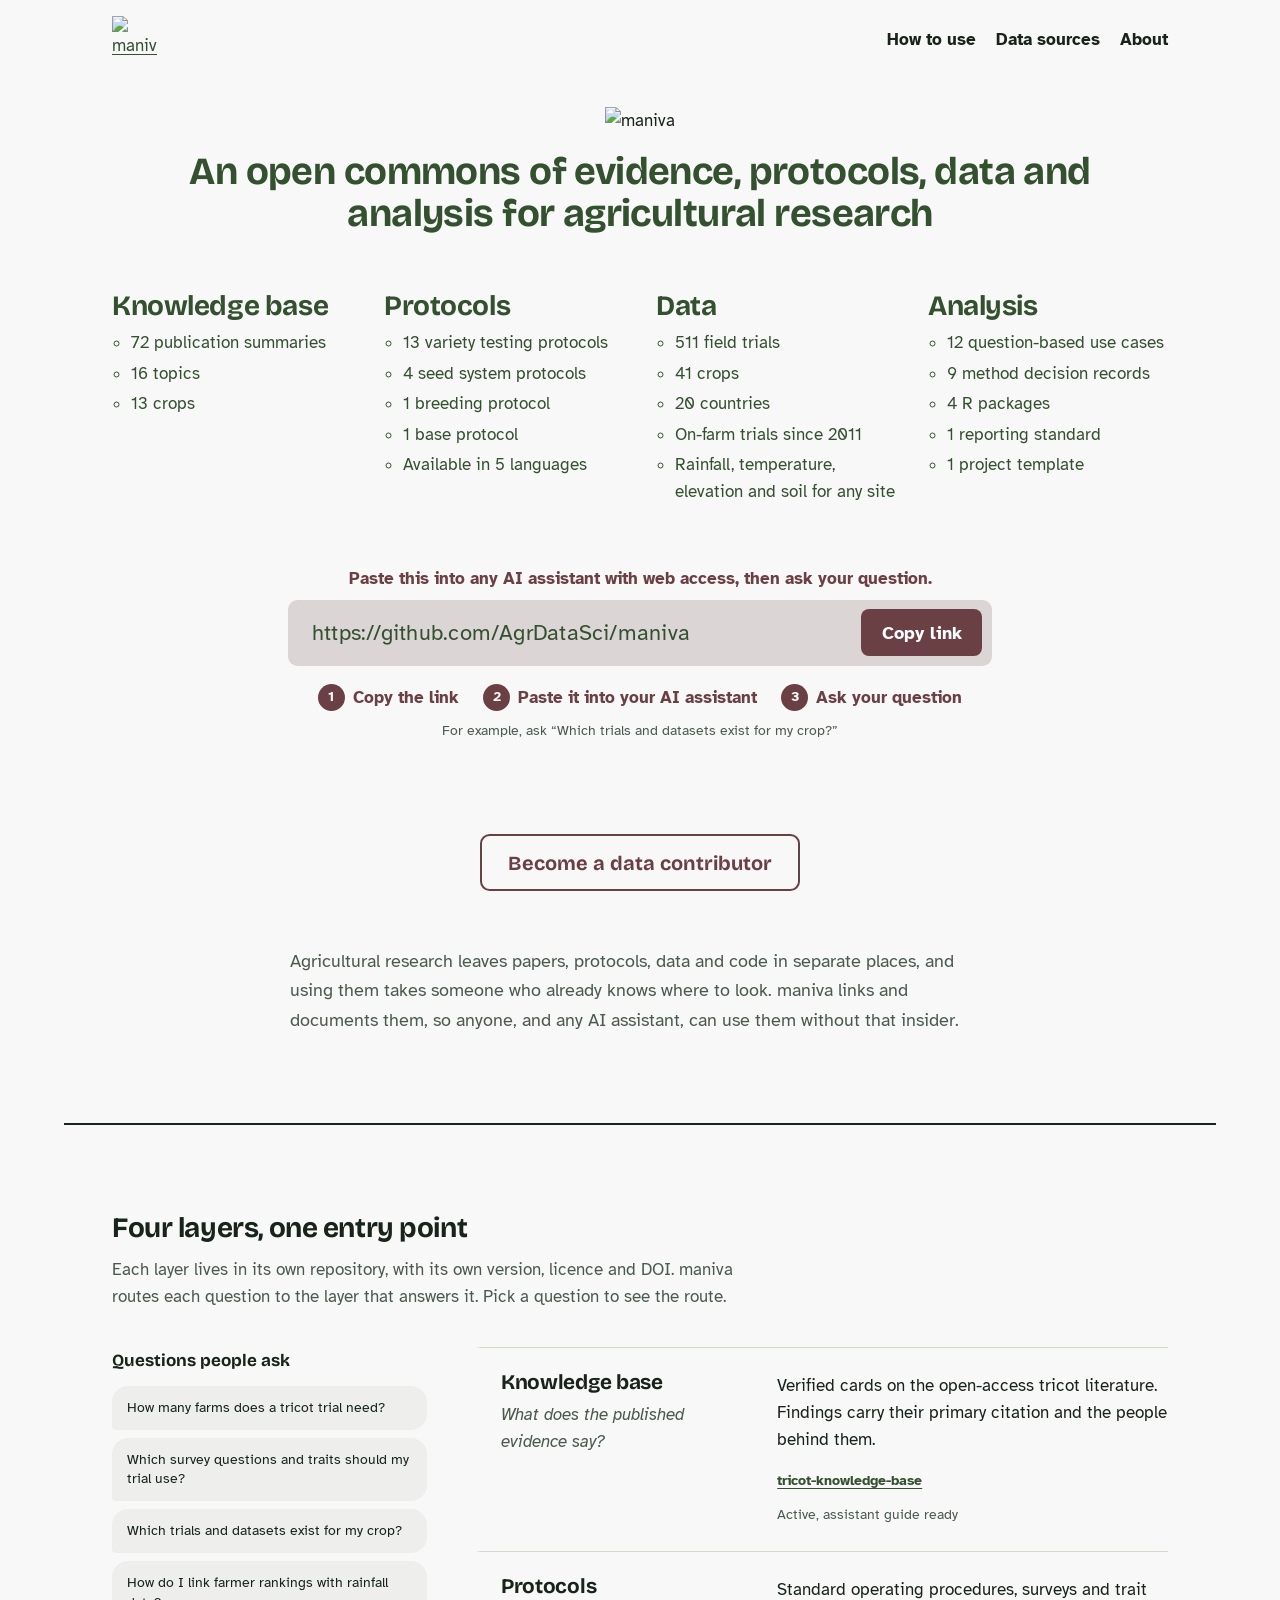
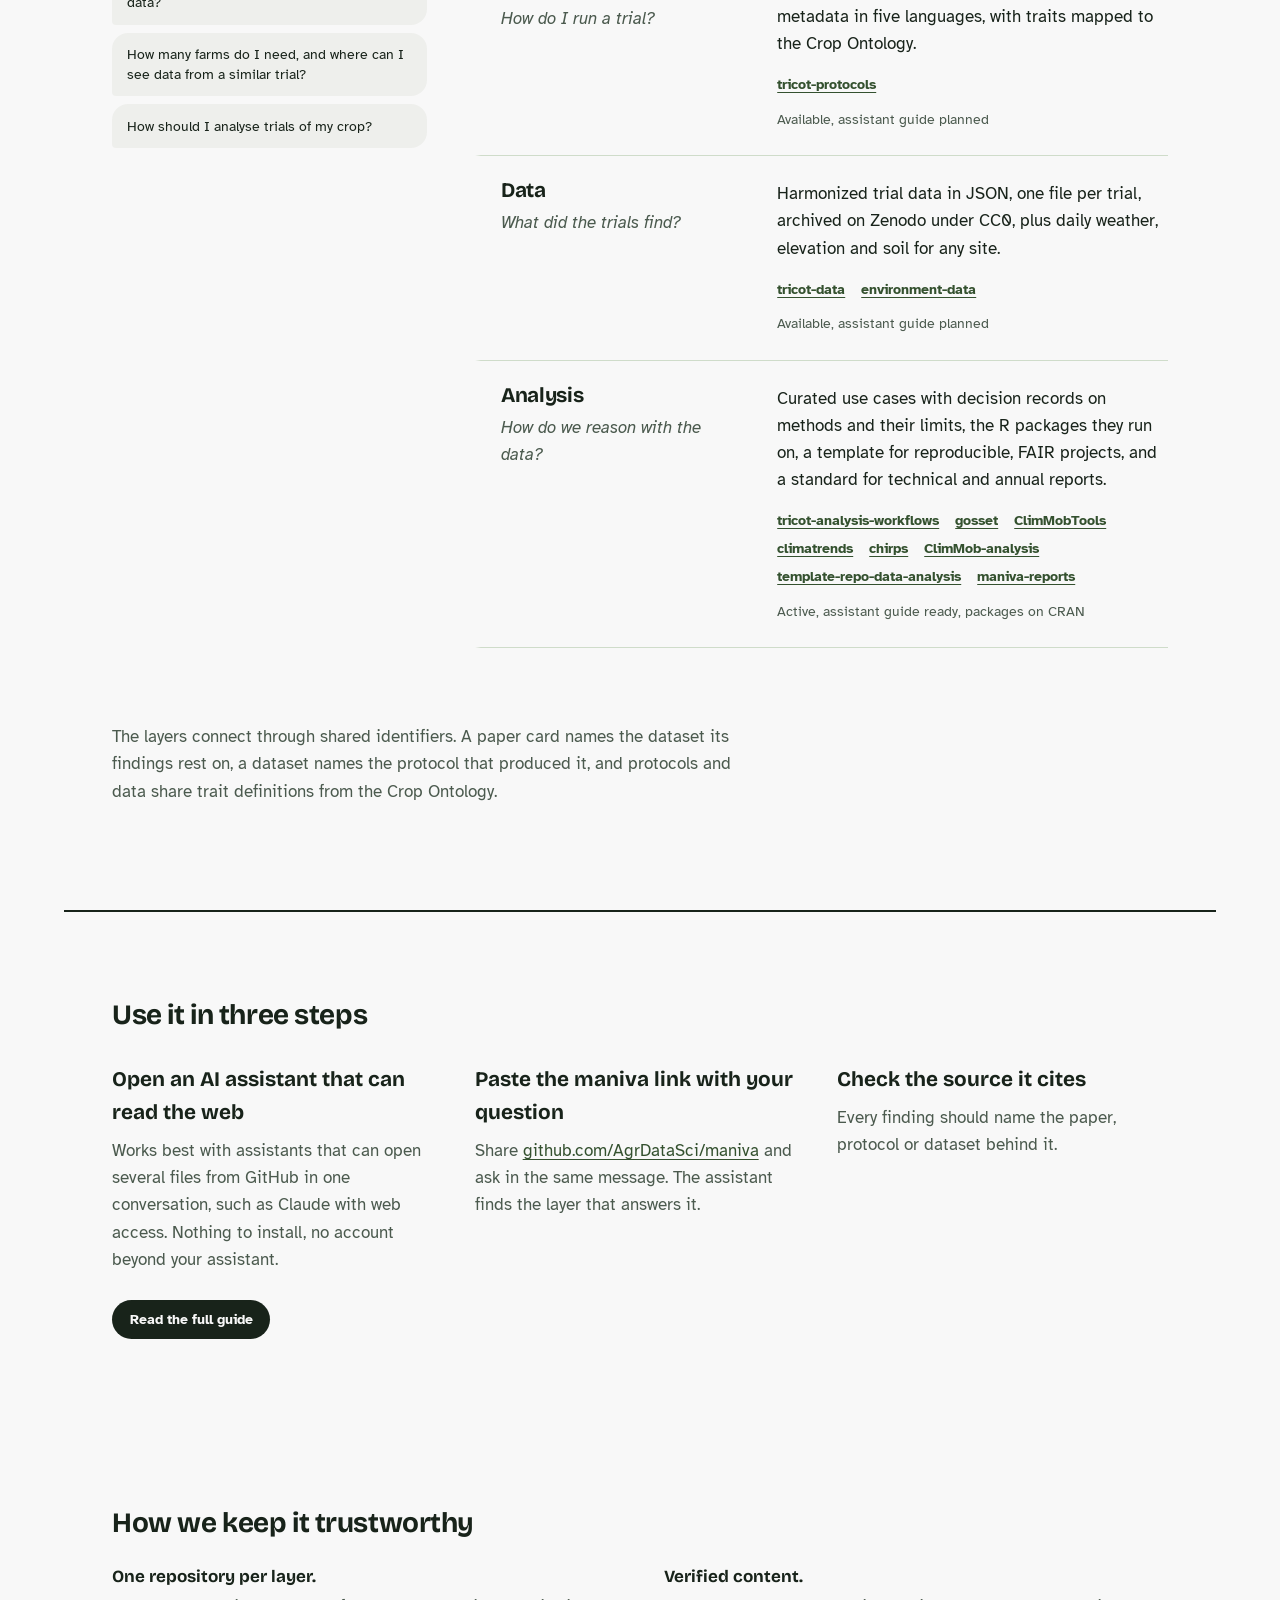
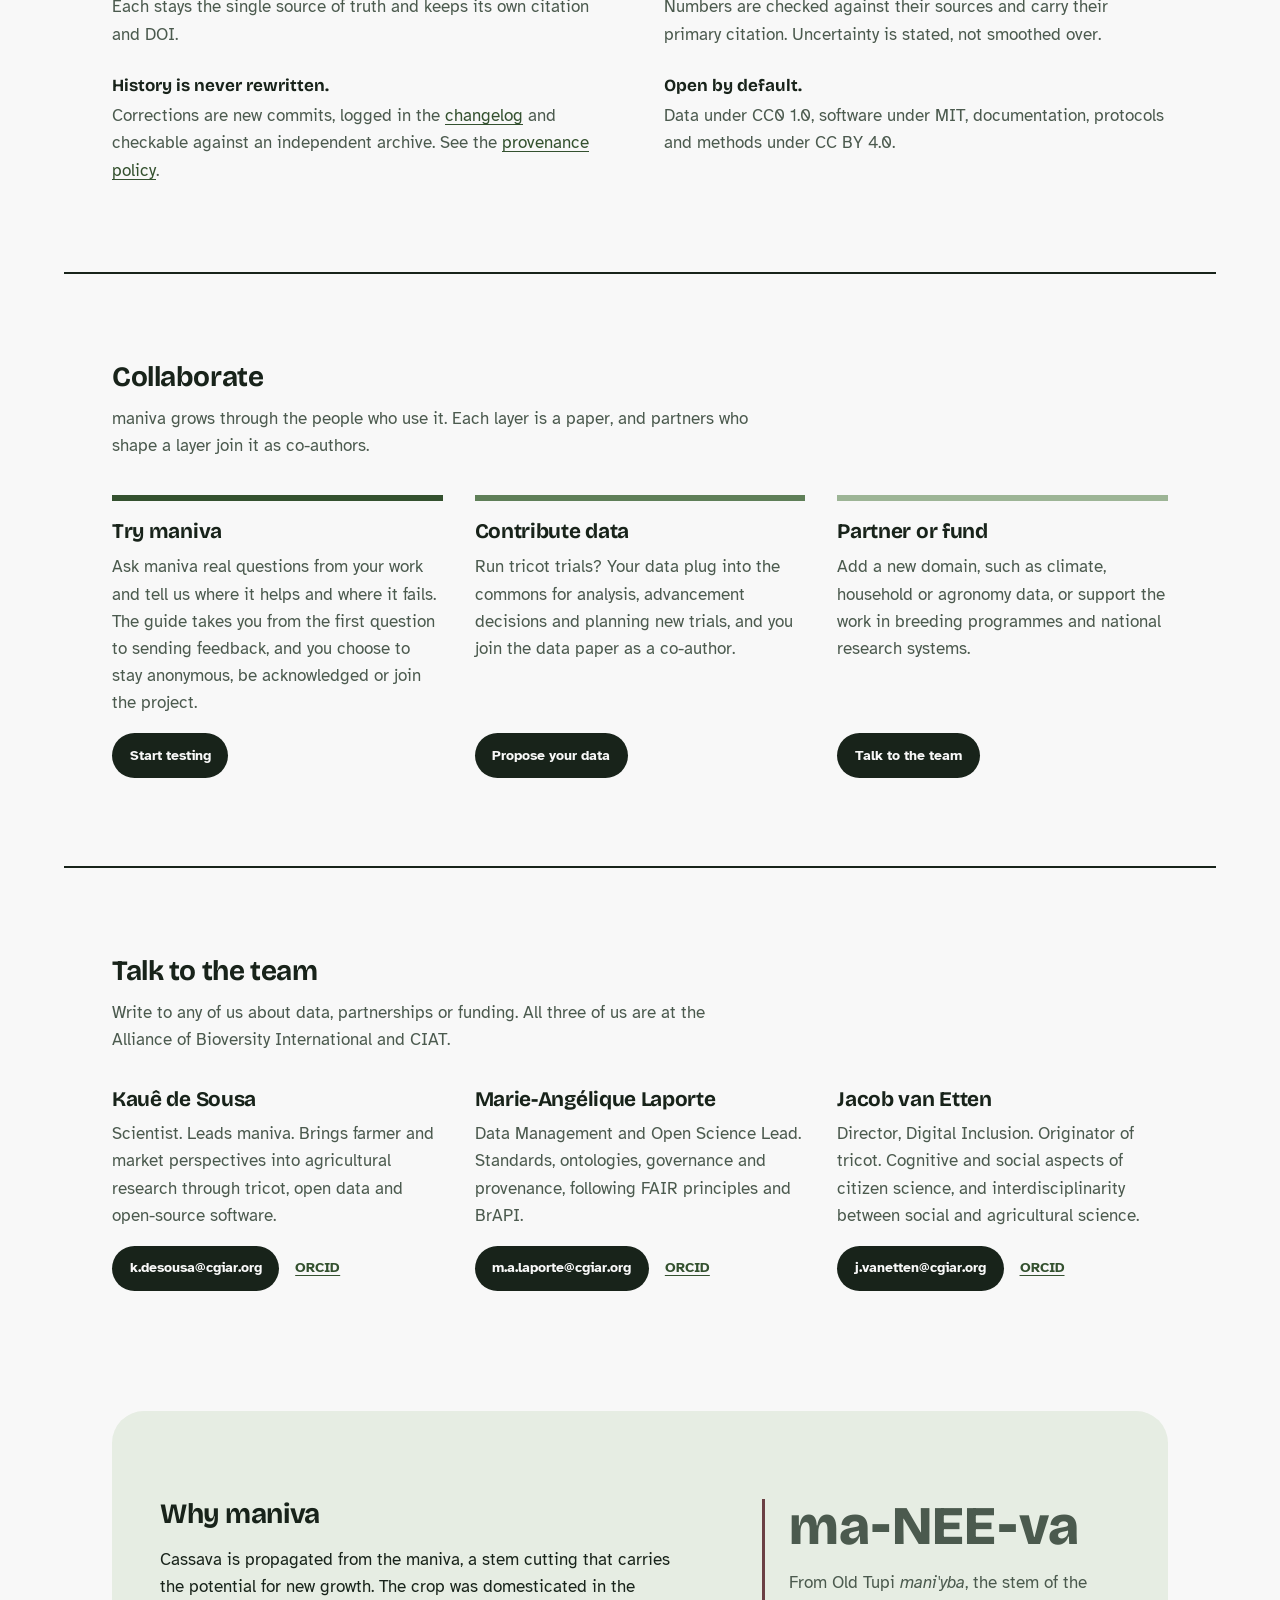
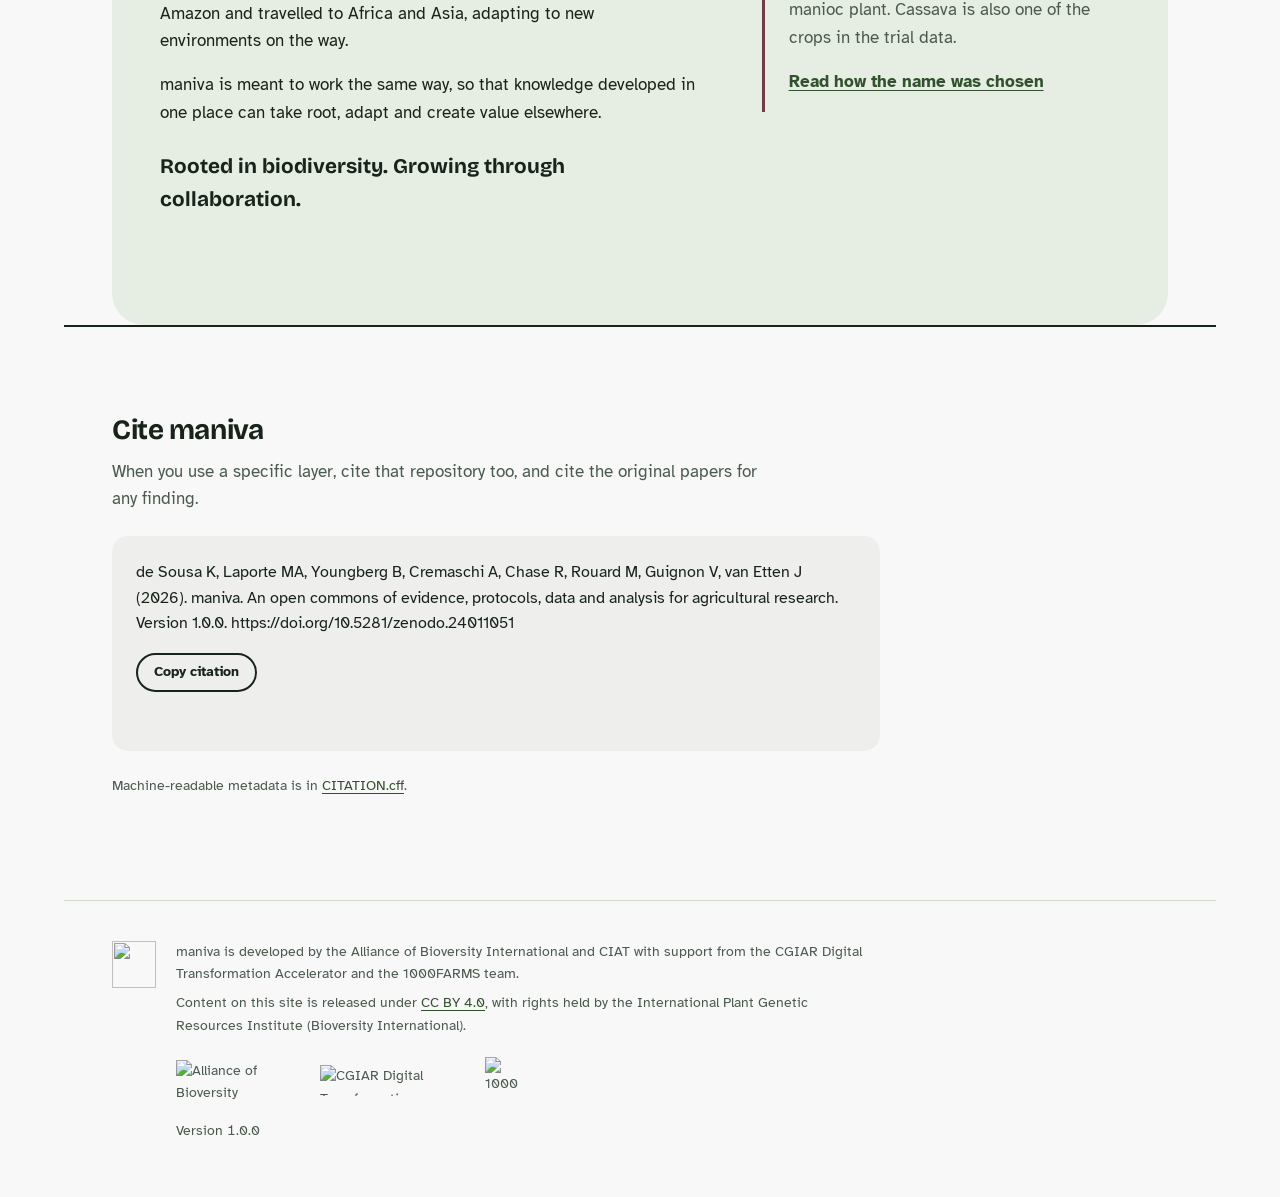
==== site/index.html @ 13484660 "Home page first screen after the design team's concept Logo, title, the four layers in numbers, the " ====
<!doctype html>
<html lang="en">
<head>
<meta charset="utf-8">
<meta name="viewport" content="width=device-width, initial-scale=1">
<title>maniva. An open commons of evidence, protocols, data and analysis for agricultural research</title>
<meta name="description" content="maniva is an open commons of evidence, protocols, data and analysis for agricultural research, built so that people and AI assistants can use them together.">
<meta property="og:title" content="maniva">
<meta property="og:description" content="An open commons of evidence, protocols, data and analysis for agricultural research.">
<meta property="og:image" content="https://agrdatasci.github.io/maniva/share-card.png">
<meta property="og:image:width" content="1200">
<meta property="og:image:height" content="630">
<meta property="og:image:alt" content="The maniva logo, a cassava stem cutting planted in a field">
<meta property="og:url" content="https://agrdatasci.github.io/maniva/">
<meta property="og:site_name" content="maniva">
<meta name="twitter:card" content="summary_large_image">
<meta property="og:type" content="website">
<link rel="icon" type="image/svg+xml" href="logo/maniva-mark.svg">
<link rel="preconnect" href="https://fonts.googleapis.com">
<link rel="preconnect" href="https://fonts.gstatic.com" crossorigin>
<link href="https://fonts.googleapis.com/css2?family=Atkinson+Hyperlegible:ital,wght@0,400;0,700;1,400&family=Bricolage+Grotesque:opsz,wght@12..96,500;12..96,700;12..96,800&display=swap" rel="stylesheet">
<link rel="stylesheet" href="styles.css?v=14">
<script>document.documentElement.classList.add("js")</script>
</head>
<body>
<a class="skip" href="#main">Skip to content</a>

<header class="top">
  <a class="wordmark" href="./" aria-label="maniva home">
    <img class="wordmark-light" src="logo/maniva-mark.svg" alt="maniva" width="44" height="47">
    <img class="wordmark-dark" src="logo/maniva-mark-reversed.svg" alt="" width="44" height="47">
  </a>
  <nav aria-label="Main">
    <a href="use.html">How to use</a>
    <a href="#layers">Data sources</a>
    <a href="#why">About</a>
  </nav>
</header>

<main id="main">

<section class="home">
  <p class="home-brand">
    <img class="wordmark-light" src="logo/maniva-logo-horizontal.svg" alt="maniva" width="640" height="198">
    <img class="wordmark-dark" src="logo/maniva-logo-horizontal-reversed.svg" alt="" width="640" height="198">
  </p>
  <h1>An open commons of evidence, protocols, data and analysis for agricultural research</h1>

  <ul class="pillars">
    <li>
      <h2>Knowledge base</h2>
      <ul>
          <li><span translate="no" data-count="knowledge.summaries">72</span> <span>publication summaries</span></li>
          <li><span translate="no" data-count="knowledge.topics">16</span> <span>topics</span></li>
          <li><span translate="no" data-count="knowledge.crops">13</span> <span>crops</span></li>
      </ul>
    </li>
    <li>
      <h2>Protocols</h2>
      <ul>
          <li><span translate="no" data-count="protocols.variety_testing">13</span> <span>variety testing protocols</span></li>
          <li><span translate="no" data-count="protocols.seed_systems">4</span> <span>seed system protocols</span></li>
          <li><span translate="no" data-count="protocols.breeding">1</span> <span>breeding protocol</span></li>
          <li><span translate="no" data-count="protocols.base">1</span> <span>base protocol</span></li>
          <li><span>Available in</span> <span translate="no" data-count="protocols.languages">5</span> <span>languages</span></li>
      </ul>
    </li>
    <li>
      <h2>Data</h2>
      <ul>
          <li><span translate="no" data-count="data.trials">511</span> <span>field trials</span></li>
          <li><span translate="no" data-count="data.crops">41</span> <span>crops</span></li>
          <li><span translate="no" data-count="data.countries">20</span> <span>countries</span></li>
          <li><span>On-farm trials since</span> <span translate="no" data-count="data.since">2011</span></li>
          <li>Rainfall, temperature, elevation and soil for any site</li>
      </ul>
    </li>
    <li>
      <h2>Analysis</h2>
      <ul>
          <li><span translate="no" data-count="analysis.use_cases">12</span> <span>question-based use cases</span></li>
          <li><span translate="no" data-count="analysis.decision_records">9</span> <span>method decision records</span></li>
          <li><span translate="no" data-count="analysis.r_packages">4</span> <span>R packages</span></li>
          <li><span translate="no" data-count="analysis.reporting_standards">1</span> <span>reporting standard</span></li>
          <li><span translate="no" data-count="analysis.templates">1</span> <span>project template</span></li>
      </ul>
    </li>
  </ul>

  <div class="link-field">
    <label for="share-link">Paste this into any AI assistant with web access, then ask your question.</label>
    <div class="link-row">
      <input id="share-link" type="text" value="https://github.com/AgrDataSci/maniva" readonly>
      <button type="button" class="btn" data-copy="#share-link">Copy link</button>
    </div>
    <ol class="hero-steps">
      <li>Copy the link</li>
      <li>Paste it into your AI assistant</li>
      <li>Ask your question</li>
    </ol>
    <p class="hero-example">For example, ask “Which trials and datasets exist for my crop?”</p>
    <p class="copy-status" role="status" aria-live="polite"></p>
  </div>

  <p class="home-cta"><a class="btn-outline" href="https://forms.gle/2cK7tTxPFCQmq4AQ7">Become a data contributor</a></p>

  <p class="lede">Agricultural research leaves papers, protocols, data and code in separate places, and using them takes someone who already knows where to look. maniva links and documents them, so anyone, and any AI assistant, can use them without that insider.</p>
</section>

<section id="layers" class="layers" aria-labelledby="layers-title">
  <div class="section-head">
    <h2 id="layers-title">Four layers, one entry point</h2>
    <p>Each layer lives in its own repository, with its own version, licence and DOI. maniva routes each question to the layer that answers it. Pick a question to see the route.</p>
  </div>

  <div class="router">
    <fieldset class="questions">
      <legend>Questions people ask</legend>
      <button type="button" class="q" aria-pressed="false" data-layers="knowledge">How many farms does a tricot trial need?</button>
      <button type="button" class="q" aria-pressed="false" data-layers="protocols">Which survey questions and traits should my trial use?</button>
      <button type="button" class="q" aria-pressed="false" data-layers="data">Which trials and datasets exist for my crop?</button>
      <button type="button" class="q" aria-pressed="false" data-layers="analysis">How do I link farmer rankings with rainfall data?</button>
      <button type="button" class="q" aria-pressed="false" data-layers="knowledge protocols data">How many farms do I need, and where can I see data from a similar trial?</button>
      <button type="button" class="q" aria-pressed="false" data-layers="knowledge data analysis">How should I analyse trials of my crop?</button>
    </fieldset>

    <ol class="layer-list" aria-live="polite">
      <li class="layer" data-layer="knowledge">
        <div class="layer-name">
          <h3>Knowledge base</h3>
          <p class="layer-q">What does the published evidence say?</p>
        </div>
        <p class="layer-body">Verified cards on the open-access tricot literature. Findings carry their primary citation and the people behind them.</p>
        <ul class="repos">
          <li><a href="https://github.com/AgrDataSci/tricot-knowledge-base">tricot-knowledge-base</a></li>
        </ul>
        <p class="status">Active, assistant guide ready</p>
      </li>
      <li class="layer" data-layer="protocols">
        <div class="layer-name">
          <h3>Protocols</h3>
          <p class="layer-q">How do I run a trial?</p>
        </div>
        <p class="layer-body">Standard operating procedures, surveys and trait metadata in five languages, with traits mapped to the Crop Ontology.</p>
        <ul class="repos">
          <li><a href="https://github.com/AgrDataSci/tricot-protocols">tricot-protocols</a></li>
        </ul>
        <p class="status">Available, assistant guide planned</p>
      </li>
      <li class="layer" data-layer="data">
        <div class="layer-name">
          <h3>Data</h3>
          <p class="layer-q">What did the trials find?</p>
        </div>
        <p class="layer-body">Harmonized trial data in JSON, one file per trial, archived on Zenodo under CC0, plus daily weather, elevation and soil for any site.</p>
        <ul class="repos">
          <li><a href="https://github.com/AgrDataSci/tricot-data">tricot-data</a></li>
          <li><a href="https://github.com/AgrDataSci/environment-data">environment-data</a></li>
        </ul>
        <p class="status">Available, assistant guide planned</p>
      </li>
      <li class="layer" data-layer="analysis">
        <div class="layer-name">
          <h3>Analysis</h3>
          <p class="layer-q">How do we reason with the data?</p>
        </div>
        <p class="layer-body">Curated use cases with decision records on methods and their limits, the R packages they run on, a template for reproducible, FAIR projects, and a standard for technical and annual reports.</p>
        <ul class="repos">
          <li><a href="https://github.com/AgrDataSci/tricot-analysis-workflows">tricot-analysis-workflows</a></li>
          <li><a href="https://github.com/AgrDataSci/gosset">gosset</a></li>
          <li><a href="https://github.com/AgrDataSci/ClimMobTools">ClimMobTools</a></li>
          <li><a href="https://github.com/AgrDataSci/climatrends">climatrends</a></li>
          <li><a href="https://github.com/AgrDataSci/chirps">chirps</a></li>
          <li><a href="https://github.com/AgrDataSci/ClimMob-analysis">ClimMob-analysis</a></li>
          <li><a href="https://github.com/AgrDataSci/template-repo-data-analysis">template-repo-data-analysis</a></li>
          <li><a href="https://github.com/AgrDataSci/maniva-reports">maniva-reports</a></li>
        </ul>
        <p class="status">Active, assistant guide ready, packages on CRAN</p>
      </li>
    </ol>
  </div>
  <p class="route-note" role="status" aria-live="polite"></p>
  <p class="links-note">The layers connect through shared identifiers. A paper card names the dataset its findings rest on, a dataset names the protocol that produced it, and protocols and data share trait definitions from the Crop Ontology.</p>
</section>

<section id="use" class="use" aria-labelledby="use-title">
  <h2 id="use-title">Use it in three steps</h2>
  <dl class="ways">
    <div>
      <dt>Open an AI assistant that can read the web</dt>
      <dd>Works best with assistants that can open several files from GitHub in one conversation, such as Claude with web access. Nothing to install, no account beyond your assistant.</dd>
    </div>
    <div>
      <dt>Paste the maniva link with your question</dt>
      <dd>Share <a href="https://github.com/AgrDataSci/maniva">github.com/AgrDataSci/maniva</a> and ask in the same message. The assistant finds the layer that answers it.</dd>
    </div>
    <div>
      <dt>Check the source it cites</dt>
      <dd>Every finding should name the paper, protocol or dataset behind it.</dd>
    </div>
  </dl>
  <p class="use-more"><a class="btn-link" href="use.html">Read the full guide</a></p>
</section>

<section class="principles" aria-labelledby="principles-title">
  <h2 id="principles-title">How we keep it trustworthy</h2>
  <ul>
    <li><b>One repository per layer.</b> Each stays the single source of truth and keeps its own citation and DOI.</li>
    <li><b>Verified content.</b> Numbers are checked against their sources and carry their primary citation. Uncertainty is stated, not smoothed over.</li>
    <li><b>History is never rewritten.</b> Corrections are new commits, logged in the <a href="https://github.com/AgrDataSci/maniva/blob/main/CHANGELOG.md">changelog</a> and checkable against an independent archive. See the <a href="https://github.com/AgrDataSci/maniva/blob/main/PROVENANCE.md">provenance policy</a>.</li>
    <li><b>Open by default.</b> Data under CC0 1.0, software under MIT, documentation, protocols and methods under CC BY 4.0.</li>
  </ul>
</section>

<section id="work" class="work" aria-labelledby="work-title">
  <div class="section-head">
    <h2 id="work-title">Collaborate</h2>
    <p>maniva grows through the people who use it. Each layer is a paper, and partners who shape a layer join it as co-authors.</p>
  </div>
  <ul class="offers">
    <li>
      <h3>Try maniva</h3>
      <p>Ask maniva real questions from your work and tell us where it helps and where it fails. The guide takes you from the first question to sending feedback, and you choose to stay anonymous, be acknowledged or join the project.</p>
      <a class="btn-link" href="use.html">Start testing</a>
    </li>
    <li>
      <h3>Contribute data</h3>
      <p>Run tricot trials? Your data plug into the commons for analysis, advancement decisions and planning new trials, and you join the data paper as a co-author.</p>
      <a class="btn-link" href="https://forms.gle/2cK7tTxPFCQmq4AQ7">Propose your data</a>
    </li>
    <li>
      <h3>Partner or fund</h3>
      <p>Add a new domain, such as climate, household or agronomy data, or support the work in breeding programmes and national research systems.</p>
      <a class="btn-link" href="#team">Talk to the team</a>
    </li>
  </ul>
</section>

<section id="team" class="team" aria-labelledby="team-title">
  <div class="section-head">
    <h2 id="team-title">Talk to the team</h2>
    <p>Write to any of us about data, partnerships or funding. All three of us are at the Alliance of Bioversity International and CIAT.</p>
  </div>
  <ul class="people">
    <li>
      <h3>Kauê de Sousa</h3>
      <p>Scientist. Leads maniva. Brings farmer and market perspectives into agricultural research through tricot, open data and open-source software.</p>
      <p class="reach"><a class="btn-link" href="mailto:k.desousa@cgiar.org">k.desousa@cgiar.org</a> <a href="https://orcid.org/0000-0002-7571-7845">ORCID</a></p>
    </li>
    <li>
      <h3>Marie-Angélique Laporte</h3>
      <p>Data Management and Open Science Lead. Standards, ontologies, governance and provenance, following FAIR principles and BrAPI.</p>
      <p class="reach"><a class="btn-link" href="mailto:m.a.laporte@cgiar.org">m.a.laporte@cgiar.org</a> <a href="https://orcid.org/0000-0002-8461-9745">ORCID</a></p>
    </li>
    <li>
      <h3>Jacob van Etten</h3>
      <p>Director, Digital Inclusion. Originator of tricot. Cognitive and social aspects of citizen science, and interdisciplinarity between social and agricultural science.</p>
      <p class="reach"><a class="btn-link" href="mailto:j.vanetten@cgiar.org">j.vanetten@cgiar.org</a> <a href="https://orcid.org/0000-0001-7554-2558">ORCID</a></p>
    </li>
  </ul>
</section>

<section id="why" class="why" aria-labelledby="why-title">
  <div class="why-text">
    <h2 id="why-title">Why maniva</h2>
    <p>Cassava is propagated from the maniva, a stem cutting that carries the potential for new growth. The crop was domesticated in the Amazon and travelled to Africa and Asia, adapting to new environments on the way.</p>
    <p>maniva is meant to work the same way, so that knowledge developed in one place can take root, adapt and create value elsewhere.</p>
    <p class="motto">Rooted in biodiversity. Growing through collaboration.</p>
  </div>
  <aside class="say">
    <p class="say-word">ma&#8209;NEE&#8209;va</p>
    <p>From Old Tupi <i>mani'yba</i>, the stem of the manioc plant. Cassava is also one of the crops in the trial data.</p>
    <p><a href="https://github.com/AgrDataSci/maniva/blob/main/metadata/naming.md">Read how the name was chosen</a></p>
  </aside>
</section>

<section id="cite" class="cite" aria-labelledby="cite-title">
  <h2 id="cite-title">Cite maniva</h2>
  <p>When you use a specific layer, cite that repository too, and cite the original papers for any finding.</p>
  <div class="cite-box">
    <p id="citation" translate="no">de Sousa K, Laporte MA, Youngberg B, Cremaschi A, Chase R, Rouard M, Guignon V, van Etten J (2026). maniva. An open commons of evidence, protocols, data and analysis for agricultural research. Version <span data-version>1.0.0</span>. https://doi.org/10.5281/zenodo.24011051</p>
    <button type="button" class="btn btn-quiet" data-copy="#citation">Copy citation</button>
    <p class="copy-status" role="status" aria-live="polite"></p>
  </div>
  <p class="cff">Machine-readable metadata is in <a href="https://github.com/AgrDataSci/maniva/blob/main/CITATION.cff">CITATION.cff</a>.</p>
</section>

</main>

<footer class="foot">
  <img class="foot-mark foot-mark-light" src="logo/maniva-mark.svg" alt="" width="44" height="47">
  <img class="foot-mark foot-mark-dark" src="logo/maniva-mark-reversed.svg" alt="" width="44" height="47">
  <div>
    <p>maniva is developed by the Alliance of Bioversity International and CIAT with support from the CGIAR Digital Transformation Accelerator and the 1000FARMS team.</p>
    <p>Content on this site is released under <a href="https://creativecommons.org/licenses/by/4.0/">CC BY 4.0</a>, with rights held by the International Plant Genetic Resources Institute (Bioversity International).</p>
    <div class="partners" role="group" aria-label="Partners">
      <img src="partners/alliance.svg" alt="Alliance of Bioversity International and CIAT, CGIAR" class="logo-wide" width="401" height="139">
      <img src="partners/cgiar-digital-transformation.png" alt="CGIAR Digital Transformation" class="logo-dt" width="1117" height="240">
      <img src="partners/1000farms.png" alt="1000FARMS" class="logo-tall" width="174" height="240">
    </div>
    <p class="version"><span>Version</span> <span data-version>1.0.0</span><span data-commit></span></p>
  </div>
</footer>

<script src="main.js?v=10" defer></script>
</body>
</html>
---- site/styles.css ----
/* maniva site. Palette taken from the logo: the green of the cutting and the burgundy data point. */
:root {
  --paper: #f8f8f8;
  --paper-2: #eeefec;
  --ink: #18231a;
  --ink-soft: #4b5a4e;
  --leaf: #34512f;
  --leaf-logo: #34512f;
  --leaf-mid: #5f7f58;
  --sprout: #9db596;
  --sprout-wash: #e6ede3;
  --stalk: #6b4044;
  --mark: #34512f;
  --box: #dcd5d5;
  --line: #cfdcca;
  --mark-line: #111111;
  --mark-node: #ffffff;

  --display: "Bricolage Grotesque", "Avenir Next", system-ui, sans-serif;
  --body: "Atkinson Hyperlegible", system-ui, sans-serif;

  --step--1: 0.875rem;
  --step-0: 1.0625rem;
  --step-1: 1.3rem;
  --step-2: 1.75rem;
  --step-3: clamp(2.1rem, 1.4rem + 2.6vw, 3.4rem);
  --measure: 38em;
  --gutter: clamp(1rem, 4vw, 3rem);
}

@media (prefers-color-scheme: dark) {
  :root:not([data-theme="light"]) {
    --paper: #121a14;
    --paper-2: #1a251c;
    --ink: #eef3ea;
    --ink-soft: #b4c2b5;
    --leaf: #84e08d;
    --sprout-wash: #1f3523;
    --line: #2f4031;
    --mark-line: #f6f3ea;
    --mark-node: #121a14;
    --leaf-logo: #8fb486;
    --stalk: #c9979c;
    --mark: #eef3ea;
    --box: #2c2527;
  }
}

*, *::before, *::after { box-sizing: border-box; }

html { scroll-behavior: smooth; }
@media (prefers-reduced-motion: reduce) { html { scroll-behavior: auto; } }

body {
  margin: 0;
  background: var(--paper);
  color: var(--ink);
  font: 400 var(--step-0)/1.6 var(--body);
  -webkit-font-smoothing: antialiased;
}

h1, h2, h3 {
  font-family: var(--display);
  font-weight: 700;
  line-height: 1.1;
  letter-spacing: -0.015em;
  margin: 0;
}
h2 { font-size: var(--step-2); }
h3 { font-size: var(--step-1); }
p { margin: 0 0 1em; }

a { color: var(--leaf); text-underline-offset: 0.18em; text-decoration-thickness: 1px; }
a:hover { text-decoration-thickness: 2px; }

:focus-visible {
  outline: 3px solid var(--stalk);
  outline-offset: 3px;
  border-radius: 2px;
}

.skip {
  position: absolute;
  left: -999px;
  top: 0.5rem;
  background: var(--ink);
  color: var(--paper);
  padding: 0.5rem 1rem;
  z-index: 10;
}
.skip:focus { left: 0.5rem; }

/* Header */
.top {
  display: flex;
  flex-wrap: wrap;
  align-items: center;
  justify-content: space-between;
  gap: 0.75rem 2rem;
  max-width: 72rem;
  margin: 0 auto;
  padding: 1.25rem var(--gutter);
}
.wordmark img { display: block; height: 2.6rem; width: auto; }
.wordmark-dark, .foot-mark-dark { display: none !important; }
@media (prefers-color-scheme: dark) {
  .wordmark-light, .foot-mark-light { display: none !important; }
  .wordmark-dark, .foot-mark-dark { display: block !important; }
}
.top nav { display: flex; flex-wrap: wrap; gap: 0.25rem 1.25rem; }
.top nav a {
  color: var(--ink);
  text-decoration: none;
  font-size: var(--step-0);
  font-weight: 700;
  padding: 0.25rem 0;
}
.top nav a:hover { color: var(--leaf); }

main > section {
  max-width: 72rem;
  margin: 0 auto;
  padding: clamp(3rem, 7vw, 5.5rem) var(--gutter);
}

/* Hero */
.hero {
  display: grid;
  grid-template-columns: minmax(0, 1.35fr) minmax(0, 1fr);
  align-items: center;
  gap: clamp(1.5rem, 5vw, 4rem);
  padding-top: clamp(1.5rem, 4vw, 3rem) !important;
}
.hero h1 {
  font-size: var(--step-3);
  font-weight: 800;
  max-width: 17em;
  margin-bottom: 1.25rem;
}
.lede {
  font-size: 1.15rem;
  color: var(--ink-soft);
  max-width: var(--measure);
}

.link-field {
  margin-top: 2rem;
  max-width: 34rem;
}
.link-field label {
  display: block;
  font-weight: 700;
  margin-bottom: 0.5rem;
}
.link-row {
  display: flex;
  align-items: stretch;
  border: 2px solid var(--ink);
  border-radius: 999px;
  background: var(--paper);
  padding: 0.3rem;
  /* the burgundy of the data point carries the link */
  box-shadow: 0 0.35rem 0 var(--stalk);
}
.link-row input {
  flex: 1;
  min-width: 0;
  border: 0;
  background: transparent;
  color: var(--ink);
  font: 700 1rem/1 var(--body);
  padding: 0 0.9rem;
}
.link-row input:focus-visible { outline-offset: -2px; border-radius: 999px; }

.btn {
  font: 700 var(--step--1)/1 var(--body);
  border: 0;
  border-radius: 999px;
  background: var(--ink);
  color: var(--paper);
  padding: 0.85rem 1.2rem;
  cursor: pointer;
  white-space: nowrap;
}
.btn:hover { background: var(--leaf); color: #fff; }
@media (prefers-color-scheme: dark) {
  :root:not([data-theme="light"]) .btn:hover,
  :root:not([data-theme="light"]) .btn-link:hover { color: var(--paper); }
}
.btn-quiet {
  background: transparent;
  color: var(--ink);
  border: 2px solid var(--ink);
  padding: 0.65rem 1rem;
}
.btn-quiet:hover { background: var(--ink); color: var(--paper); }

.copy-status {
  min-height: 1.5em;
  margin: 0.9rem 0 0;
  font-size: var(--step--1);
  color: var(--leaf);
  font-weight: 700;
}

.hero-mark { margin: 0; justify-self: center; width: min(100%, 26rem); }
.mark { width: 100%; height: auto; overflow: visible; }

/* Mark styling, mirroring docs/logo/maniva-mark.svg */
.m-line { fill: none; stroke: var(--mark); }
.m-fill { fill: var(--mark); stroke: none; }
.m-dot { fill: var(--stalk); stroke: none; }

/* The one motion on the page: the data point appears at the end of the furrow. */
@media (prefers-reduced-motion: no-preference) {
  .js .m-dot {
    transform-box: fill-box;
    transform-origin: center;
    transform: scale(0);
    animation: pop 0.45s cubic-bezier(.3,1.6,.5,1) 0.5s forwards;
  }
}
@keyframes pop { to { transform: scale(1); } }

/* Hero steps under the link */
.hero-sub { font-size: 1.2rem; font-weight: 700; max-width: var(--measure); margin: 0 0 0.5rem; }
.hero-steps {
  list-style: none;
  counter-reset: step;
  display: flex;
  flex-wrap: wrap;
  gap: 0.5rem 1.5rem;
  margin: 1.1rem 0 0;
  padding: 0;
  font-weight: 700;
}
.hero-steps li { counter-increment: step; display: flex; align-items: center; gap: 0.5rem; }
.hero-steps li::before {
  content: counter(step);
  flex: none;
  width: 1.7rem;
  height: 1.7rem;
  border-radius: 50%;
  background: var(--stalk);
  color: var(--paper);
  display: grid;
  place-items: center;
  font-size: var(--step--1);
}
.hero-example { margin: 0.6rem 0 0; color: var(--ink-soft); font-size: var(--step--1); }

/* Section heads */
.section-head { max-width: var(--measure); margin-bottom: 2.25rem; }
.section-head h2 { margin-bottom: 0.75rem; }
.section-head p { color: var(--ink-soft); }

/* Layers and router */
.layers { border-top: 2px solid var(--ink); }
.router {
  display: grid;
  grid-template-columns: minmax(15rem, 1fr) minmax(0, 2.2fr);
  gap: clamp(1.5rem, 4vw, 3rem);
  align-items: start;
}
.questions {
  border: 0;
  margin: 0;
  padding: 0;
  display: flex;
  flex-direction: column;
  gap: 0.5rem;
  position: sticky;
  top: 1rem;
}
.questions legend {
  font-family: var(--display);
  font-weight: 700;
  font-size: var(--step-0);
  margin-bottom: 0.75rem;
  padding: 0;
}
.q {
  text-align: left;
  font: 400 var(--step--1)/1.4 var(--body);
  color: var(--ink);
  background: var(--paper-2);
  border: 1.5px solid transparent;
  border-radius: 1rem 1rem 1rem 0.25rem;
  padding: 0.7rem 0.9rem;
  cursor: pointer;
}
.q:hover { border-color: var(--leaf); }
.q[aria-pressed="true"] {
  background: var(--ink);
  color: var(--paper);
  border-color: var(--ink);
}

.layer-list { list-style: none; margin: 0; padding: 0; }
.layer {
  display: grid;
  grid-template-columns: minmax(10rem, 1fr) minmax(0, 1.6fr);
  grid-template-areas:
    "name body"
    "name repos"
    "name status";
  column-gap: 2rem;
  padding: 1.5rem 0 1.5rem 1.25rem;
  border-top: 1px solid var(--line);
  border-left: 6px solid transparent;
  transition: opacity 0.25s ease, background-color 0.25s ease, border-color 0.25s ease;
}
.layer:last-child { border-bottom: 1px solid var(--line); }
.layer-name { grid-area: name; }
.layer-q { margin: 0.4rem 0 0; color: var(--ink-soft); font-style: italic; }
.layer-body { grid-area: body; max-width: 32em; }
.repos {
  grid-area: repos;
  list-style: none;
  margin: 0 0 0.75rem;
  padding: 0;
  display: flex;
  flex-wrap: wrap;
  gap: 0.35rem 1rem;
  font-weight: 700;
  font-size: var(--step--1);
}
.status { grid-area: status; margin: 0; font-size: var(--step--1); color: var(--ink-soft); }

.router.is-routing .layer { opacity: 0.4; }
.router.is-routing .layer.is-lit {
  opacity: 1;
  background: var(--sprout-wash);
  border-left-color: var(--leaf-logo);
}
@media (prefers-reduced-motion: reduce) { .layer { transition: none; } }

.route-note { min-height: 1.6em; margin: 1.5rem 0 0; font-weight: 700; color: var(--leaf); }
.links-note { max-width: var(--measure); color: var(--ink-soft); margin-top: 1.5rem; }

/* Use it */
.use { border-top: 2px solid var(--ink); }
.use h2 { margin-bottom: 2rem; }
.ways {
  display: grid;
  grid-template-columns: repeat(3, minmax(0, 1fr));
  gap: 2rem;
  margin: 0;
}
.ways dt {
  font-family: var(--display);
  font-weight: 700;
  font-size: var(--step-1);
  margin-bottom: 0.5rem;
}
.ways dd { margin: 0; color: var(--ink-soft); max-width: 24em; }

/* Why maniva, on the leaf */
.why {
  display: grid;
  grid-template-columns: minmax(0, 1.5fr) minmax(0, 1fr);
  gap: clamp(2rem, 5vw, 4rem);
  background: var(--sprout-wash);
  border-radius: 2rem;
  max-width: calc(72rem - 2 * var(--gutter)) !important;
  margin-top: 2rem !important;
}
@media (max-width: 76rem) {
  .why { margin-left: var(--gutter) !important; margin-right: var(--gutter) !important; }
}
.why h2 { margin-bottom: 1rem; }
.why-text p { max-width: var(--measure); }
.motto {
  font-family: var(--display);
  font-weight: 700;
  font-size: var(--step-1);
  margin-top: 1.5rem;
}
.say { border-left: 3px solid var(--stalk); padding-left: 1.5rem; align-self: start; }
.say-word {
  font-family: var(--display);
  font-weight: 800;
  font-size: var(--step-3);
  line-height: 1;
  margin-bottom: 1rem;
}
.say p { color: var(--ink-soft); }
.say a { font-weight: 700; }

/* Principles */
.principles h2 { margin-bottom: 1.5rem; }
.principles ul {
  list-style: none;
  margin: 0;
  padding: 0;
  display: grid;
  grid-template-columns: repeat(2, minmax(0, 1fr));
  gap: 1.5rem 3rem;
}
.principles li { max-width: 30em; color: var(--ink-soft); }
.principles b { color: var(--ink); display: block; font-family: var(--display); font-size: var(--step-0); margin-bottom: 0.2rem; }

/* Work with us */
.work { border-top: 2px solid var(--ink); }
.offers {
  list-style: none;
  margin: 0;
  padding: 0;
  display: grid;
  grid-template-columns: repeat(3, minmax(0, 1fr));
  gap: 2rem;
}
.offers li {
  display: flex;
  flex-direction: column;
  align-items: flex-start;
  border-top: 6px solid var(--leaf-logo);
  padding-top: 1.25rem;
}
.offers li:nth-child(2) { border-top-color: var(--leaf-mid); }
.offers li:nth-child(3) { border-top-color: var(--sprout); }
.offers h3 { margin-bottom: 0.6rem; }
.offers p { color: var(--ink-soft); max-width: 24em; flex: 1; }
.btn-link {
  font-weight: 700;
  color: var(--paper);
  background: var(--ink);
  border-radius: 999px;
  padding: 0.7rem 1.1rem;
  text-decoration: none;
  font-size: var(--step--1);
}
.btn-link:hover { background: var(--leaf); color: #fff; }
@media (max-width: 52rem) { .offers { grid-template-columns: 1fr; } }

/* Team */
.team { border-top: 2px solid var(--ink); }
.people {
  list-style: none;
  margin: 0;
  padding: 0;
  display: grid;
  grid-template-columns: repeat(3, minmax(0, 1fr));
  gap: 2rem;
}
.people li { display: flex; flex-direction: column; align-items: flex-start; }
.people h3 { margin-bottom: 0.5rem; }
.people p { color: var(--ink-soft); max-width: 24em; }
.people li > p:first-of-type { flex: 1; }
.reach { display: flex; flex-wrap: wrap; align-items: center; gap: 0.5rem 1rem; margin: 0; }
.reach a:not(.btn-link) { font-weight: 700; font-size: var(--step--1); }
@media (max-width: 52rem) { .people { grid-template-columns: 1fr; } }

/* Cite */
.cite { border-top: 2px solid var(--ink); }
.cite h2 { margin-bottom: 0.75rem; }
.cite > p { color: var(--ink-soft); max-width: var(--measure); }
.cite-box {
  background: var(--paper-2);
  border-radius: 1rem;
  padding: 1.5rem;
  max-width: 48rem;
  margin: 1.5rem 0;
}
.cite-box #citation { font-size: 1rem; overflow-wrap: anywhere; }
.cff { font-size: var(--step--1); }

/* Partner logos, sized to sit with the footer mark */
.partners {
  display: flex;
  flex-wrap: wrap;
  align-items: center;
  gap: 0.75rem 1.5rem;
  margin: 1.25rem 0 1rem;
}
.partners img { display: block; width: auto; }
.partners .logo-wide { height: 2.6rem; }
.partners .logo-dt { height: 1.9rem; }
.partners .logo-tall { height: 2.9rem; }
@media (prefers-color-scheme: dark) {
  .partners img { background: #ffffff; border-radius: 0.4rem; padding: 0.25rem 0.4rem; }
  .partners .logo-dt { padding: 0; }
}

/* Footer */
.foot {
  max-width: 72rem;
  margin: 0 auto;
  padding: 2.5rem var(--gutter) 3rem;
  border-top: 1px solid var(--line);
  display: flex;
  gap: 1.25rem;
  align-items: flex-start;
  font-size: var(--step--1);
  color: var(--ink-soft);
}
.foot p { max-width: 50em; margin-bottom: 0.5em; }
.foot-mark { flex: none; }
.version { font-variant-numeric: tabular-nums; }

/* Narrow screens */
@media (max-width: 52rem) {
  .hero { grid-template-columns: 1fr; }
  .hero-mark { order: -1; width: min(60%, 14rem); justify-self: start; }
  .router { grid-template-columns: 1fr; }
  .questions { position: static; }
  .layer {
    grid-template-columns: 1fr;
    grid-template-areas: "name" "body" "repos" "status";
    padding-left: 0.9rem;
  }
  .layer-name { margin-bottom: 0.75rem; }
  .ways, .principles ul, .why { grid-template-columns: 1fr; }
  .why { border-radius: 1.25rem; }
}
@media (max-width: 30rem) {
  .link-row { flex-direction: column; border-radius: 1.25rem; gap: 0.3rem; }
  .link-row input { padding: 0.7rem 0.6rem; font-size: 0.95rem; }
  .top nav { gap: 0.25rem 1rem; }
}

/* Test page */
.top nav a[aria-current="page"] { color: var(--leaf); text-decoration: underline; text-underline-offset: 0.3em; text-decoration-thickness: 2px; }

.page-intro { padding-bottom: 1rem !important; }
.page-intro h1 { font-size: var(--step-3); font-weight: 800; margin-bottom: 1rem; }

/* The steps run down a stem, each one a node on it, like the veins in the mark */
.steps {
  list-style: none;
  counter-reset: step;
  margin: 0;
  padding: 0;
  max-width: 46rem;
}
.steps > li {
  counter-increment: step;
  position: relative;
  padding: 0 0 3rem 4.5rem;
}
.steps > li::before {
  content: counter(step);
  position: absolute;
  left: 0;
  top: -0.35rem;
  width: 2.75rem;
  height: 2.75rem;
  border-radius: 50%;
  display: grid;
  place-items: center;
  background: var(--paper);
  border: 3px solid var(--mark-line);
  font: 800 1.15rem/1 var(--display);
  color: var(--ink);
  z-index: 1;
}
.steps > li::after {
  content: "";
  position: absolute;
  left: calc(1.375rem - 2px);
  top: 2rem;
  bottom: 0;
  width: 4px;
  background: var(--leaf-logo);
  border-radius: 2px;
}
.steps > li:last-child { padding-bottom: 0; }
.steps > li:last-child::after { display: none; }
.steps > li:last-child::before { background: var(--stalk); color: #fff; border-color: var(--mark-line); }
.steps h2 { font-size: var(--step-1); margin-bottom: 0.6rem; }
.steps p { max-width: var(--measure); }
.steps .aside { font-size: var(--step--1); color: var(--ink-soft); }
.steps .link-field { margin-top: 1rem; }

.examples {
  margin: 1.25rem 0 0;
  display: grid;
  grid-template-columns: repeat(2, minmax(0, 1fr));
  gap: 1.25rem 2rem;
}
.examples dt { font-family: var(--display); font-weight: 700; margin-bottom: 0.4rem; }
.examples dd {
  margin: 0 0 0.5rem;
  background: var(--paper-2);
  border-radius: 1rem 1rem 1rem 0.25rem;
  padding: 0.6rem 0.85rem;
  font-size: var(--step--1);
  line-height: 1.45;
}

.checks { list-style: none; margin: 1rem 0 0; padding: 0; }
.checks li { margin-bottom: 0.9rem; max-width: var(--measure); color: var(--ink-soft); }
.checks b { color: var(--ink); }

.before { padding-top: 0 !important; padding-bottom: 1rem !important; }
.before > * { max-width: 46rem; }
.before h2 { font-size: var(--step-0); margin-bottom: 0.5rem; }
.before ul { background: var(--paper-2); border-radius: 1rem; padding: 1rem 1.25rem 0.6rem 2.4rem; }
.before ul { margin: 0; padding-left: 1.2rem; max-width: var(--measure); color: var(--ink-soft); }
.before li { margin-bottom: 0.5rem; }

@media (max-width: 52rem) {
  .examples { grid-template-columns: 1fr; }
  .steps > li { padding-left: 3.75rem; }
}

/* Report prompt on the test page */
.prompt-box {
  background: var(--paper-2);
  border-radius: 1rem;
  padding: 1rem 1.25rem 0.25rem;
  margin: 1.25rem 0 1.5rem;
  max-width: 46rem;
}
.prompt-head {
  display: flex;
  align-items: center;
  justify-content: space-between;
  gap: 1rem;
  margin-bottom: 0.75rem;
  font-family: var(--display);
  font-weight: 700;
}
.prompt-box pre {
  margin: 0;
  max-height: 18rem;
  overflow: auto;
  white-space: pre-wrap;
  overflow-wrap: anywhere;
  font: 400 0.85rem/1.5 ui-monospace, "SF Mono", Menlo, Consolas, monospace;
  color: var(--ink);
  background: var(--paper);
  border: 1px solid var(--line);
  border-radius: 0.6rem;
  padding: 0.9rem 1rem;
}
.prompt-box .copy-status { margin-top: 0.5rem; }

.use-more { margin: 2rem 0 0; }

/* Language switcher */
.lang-switch {
  display: flex;
  border: 1.5px solid var(--ink);
  border-radius: 999px;
  overflow: hidden;
}
.lang-switch a {
  color: var(--ink);
  text-decoration: none;
  font-weight: 700;
  font-size: var(--step--1);
  padding: 0.3rem 0.65rem;
  line-height: 1.2;
}
.lang-switch a + a { border-left: 1.5px solid var(--ink); }
.lang-switch a:hover { background: var(--paper-2); }
.lang-switch a[aria-current="true"] { background: var(--ink); color: var(--paper); }
@media (max-width: 52rem) {
  .top .lang-switch { order: 2; margin-left: auto; }
  .top nav { order: 3; flex-basis: 100%; }
}

/* First screen: keep the link field visible on laptop screens.
   The headline and the mark scale with the window height as well as its width. */
.top { padding-top: 1rem; padding-bottom: 1rem; }
.hero {
  padding-top: clamp(1rem, 3vh, 2.5rem) !important;
  padding-bottom: clamp(2rem, 5vh, 4rem) !important;
}
@media (min-width: 52.0625rem) {
  .hero { grid-template-columns: minmax(0, 1.6fr) minmax(0, 1fr); }
}
.hero h1 {
  font-size: clamp(1.9rem, calc(min(3vw, 5.2vh) + 0.5rem), 3.2rem);
  max-width: 20em;
  margin-bottom: 1rem;
}
.hero .lede { font-size: 1.05rem; margin-bottom: 0.75rem; }
.hero .link-field { margin-top: 0.5rem; margin-bottom: 0.5rem; }
.hero .copy-status { margin-top: 0.5rem; min-height: 1.4em; }
.hero .domain-note { font-size: 0.95rem; }
.hero-mark { width: min(100%, 22rem, 56vh); }
@media (max-width: 52rem) {
  .hero-mark { width: 6.5rem; margin-bottom: -0.5rem; }
}

/* Home page first screen, after the design team's concept: the logo, the title, the four layers in numbers, the link. */
.top .wordmark img { height: 3rem; }
.home {
  display: flex;
  flex-direction: column;
  align-items: center;
  text-align: center;
  padding-top: clamp(1rem, 3vh, 2.5rem) !important;
}
.home-brand { margin: 0; width: min(100%, 40rem); }
.home-brand img { width: 100%; height: auto; }
.home h1 {
  color: var(--leaf);
  font-size: clamp(1.5rem, 1rem + 2vw, 2.4rem);
  font-weight: 700;
  max-width: 24em;
  margin: 1rem 0 0;
}
.pillars {
  list-style: none;
  display: grid;
  grid-template-columns: repeat(auto-fit, minmax(13rem, 1fr));
  gap: 1.5rem 2rem;
  width: 100%;
  margin: clamp(2rem, 5vw, 3.5rem) 0 0;
  padding: 0;
  text-align: left;
}
.pillars h2 { color: var(--leaf); font-size: var(--step-2); margin: 0 0 0.5rem; }
.pillars ul { margin: 0; padding-left: 1.2rem; color: var(--leaf); }
.pillars li li { margin: 0.2rem 0; }
.home .link-field { width: min(100%, 44rem); max-width: none; margin-top: clamp(2rem, 5vw, 3.5rem); }
.home .link-field label { color: var(--stalk); }
.home .link-row {
  border: 0;
  border-radius: 0.6rem;
  background: var(--box);
  padding: 0.6rem;
  box-shadow: none;
}
.home .link-row input { font-size: clamp(1rem, 0.8rem + 1vw, 1.4rem); font-weight: 400; color: var(--leaf); letter-spacing: 0.01em; }
.home .btn { background: var(--stalk); color: #fff; border-radius: 0.5rem; font-size: 1.15rem; padding: 0.9rem 1.3rem; }
.home .btn:hover { background: var(--ink); color: var(--paper); }
.home .hero-steps { justify-content: center; color: var(--stalk); }
.home-cta { margin: clamp(2rem, 5vw, 3.5rem) 0 0; }
.btn-outline {
  display: inline-block;
  border: 2px solid var(--stalk);
  border-radius: 0.6rem;
  padding: 0.9rem 1.6rem;
  color: var(--stalk);
  font: 700 1.25rem/1.2 var(--display);
  text-decoration: none;
}
.btn-outline:hover { background: var(--stalk); color: var(--paper); }
.home .lede { margin: clamp(2rem, 5vw, 3.5rem) auto 0; text-align: left; }
@media (prefers-color-scheme: dark) {
  :root:not([data-theme="light"]) .home .btn { color: var(--paper); }
}
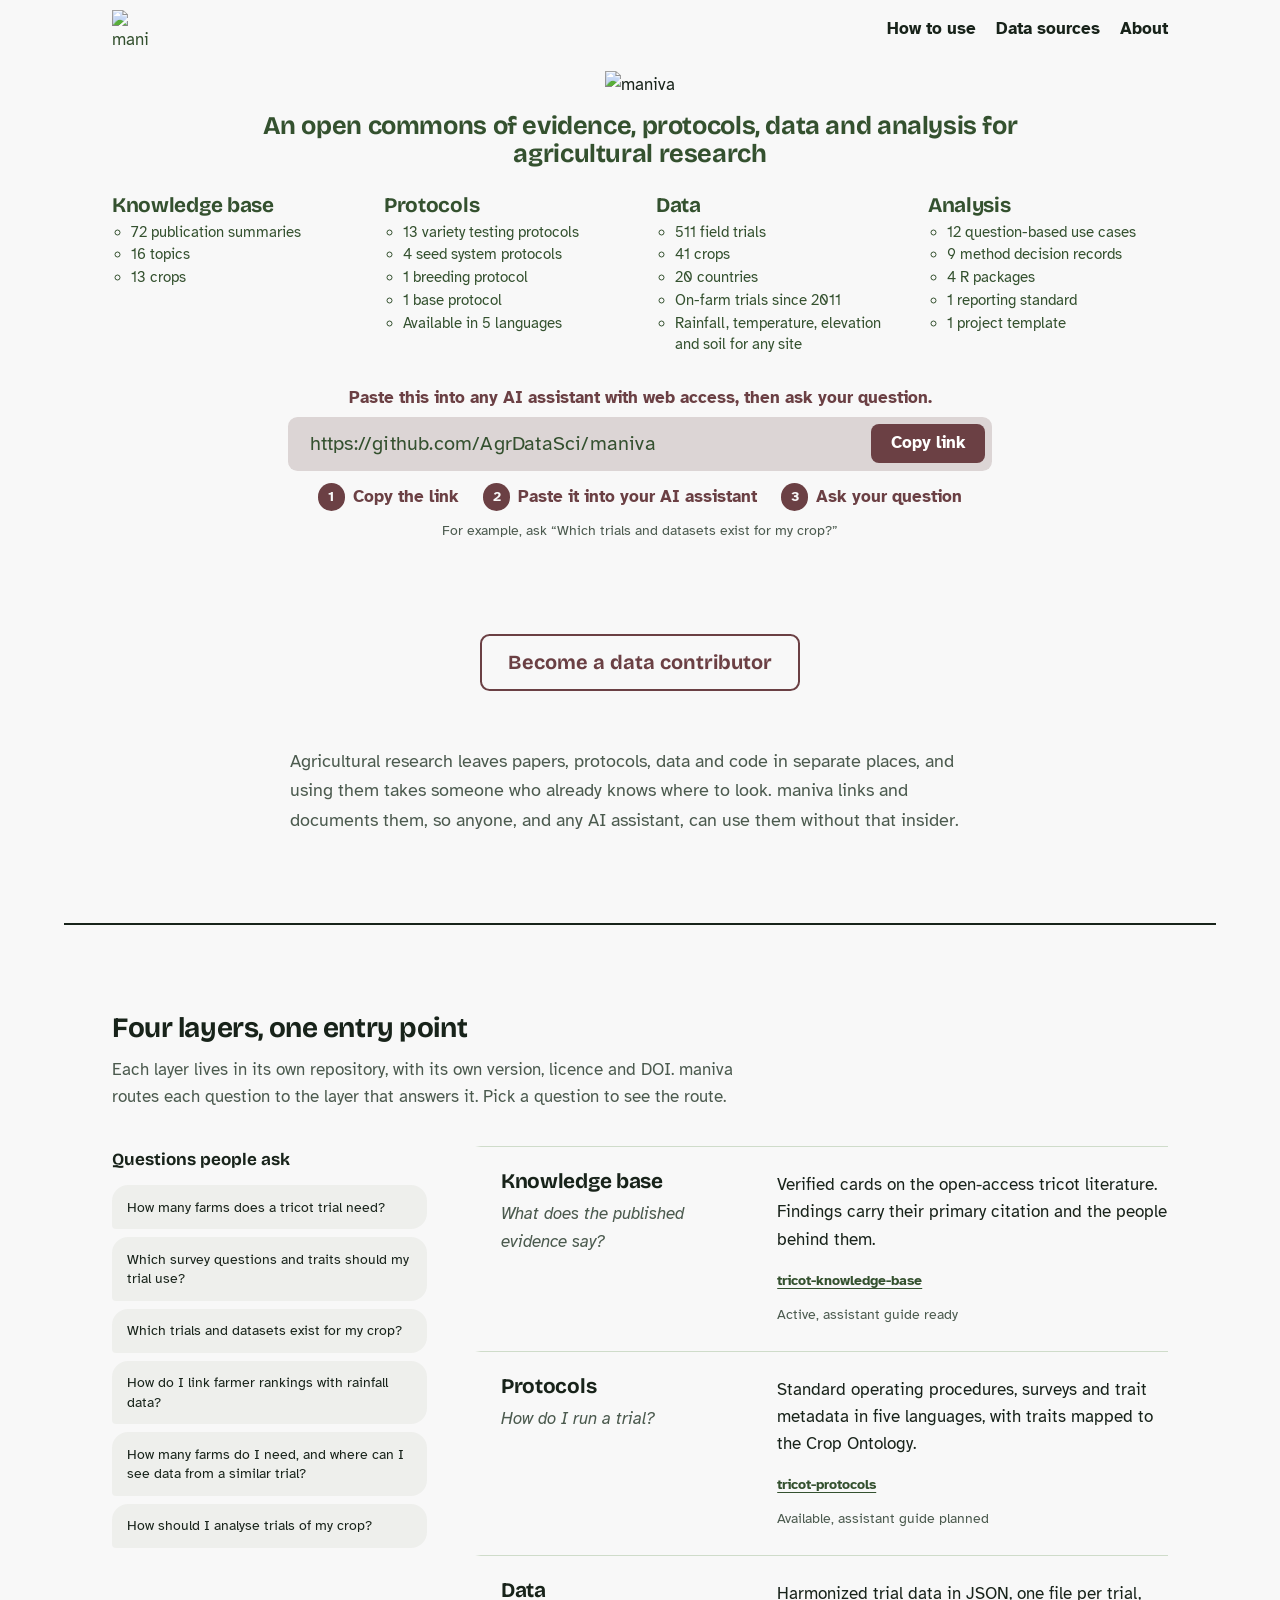
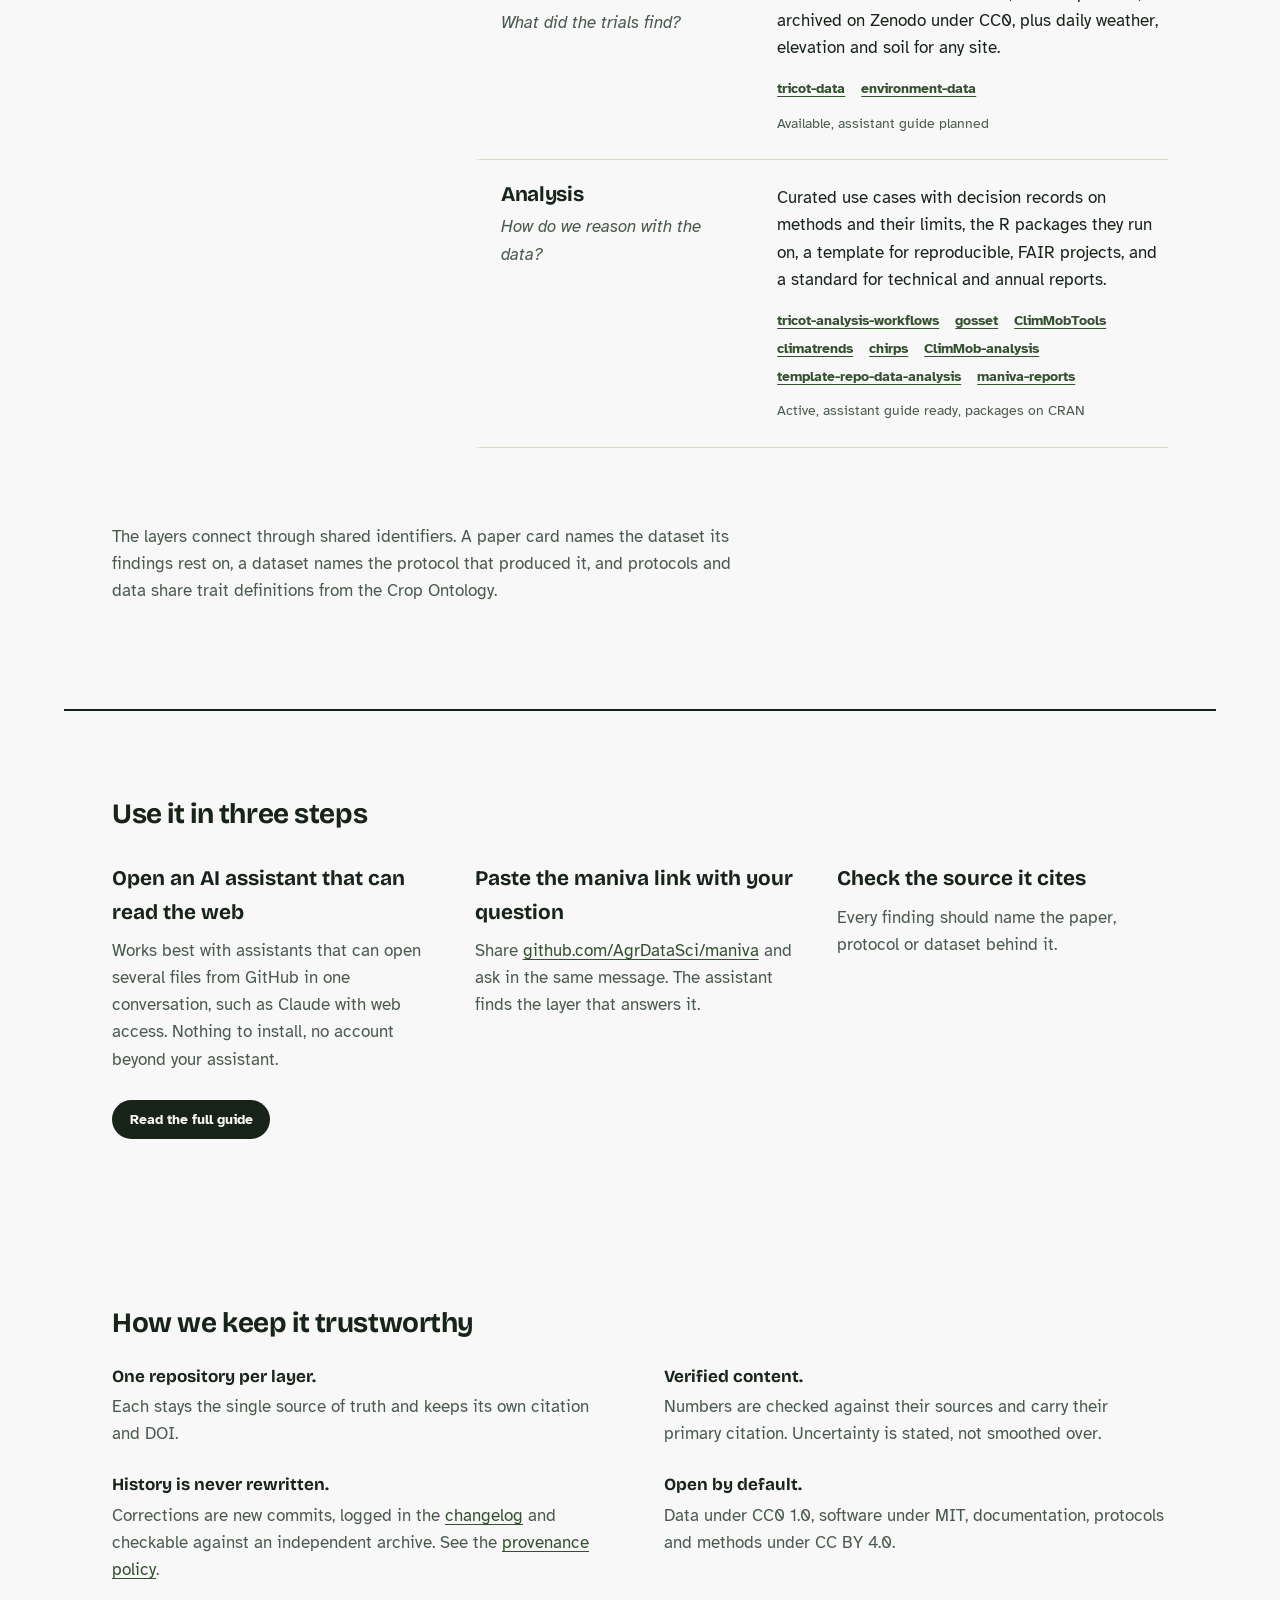
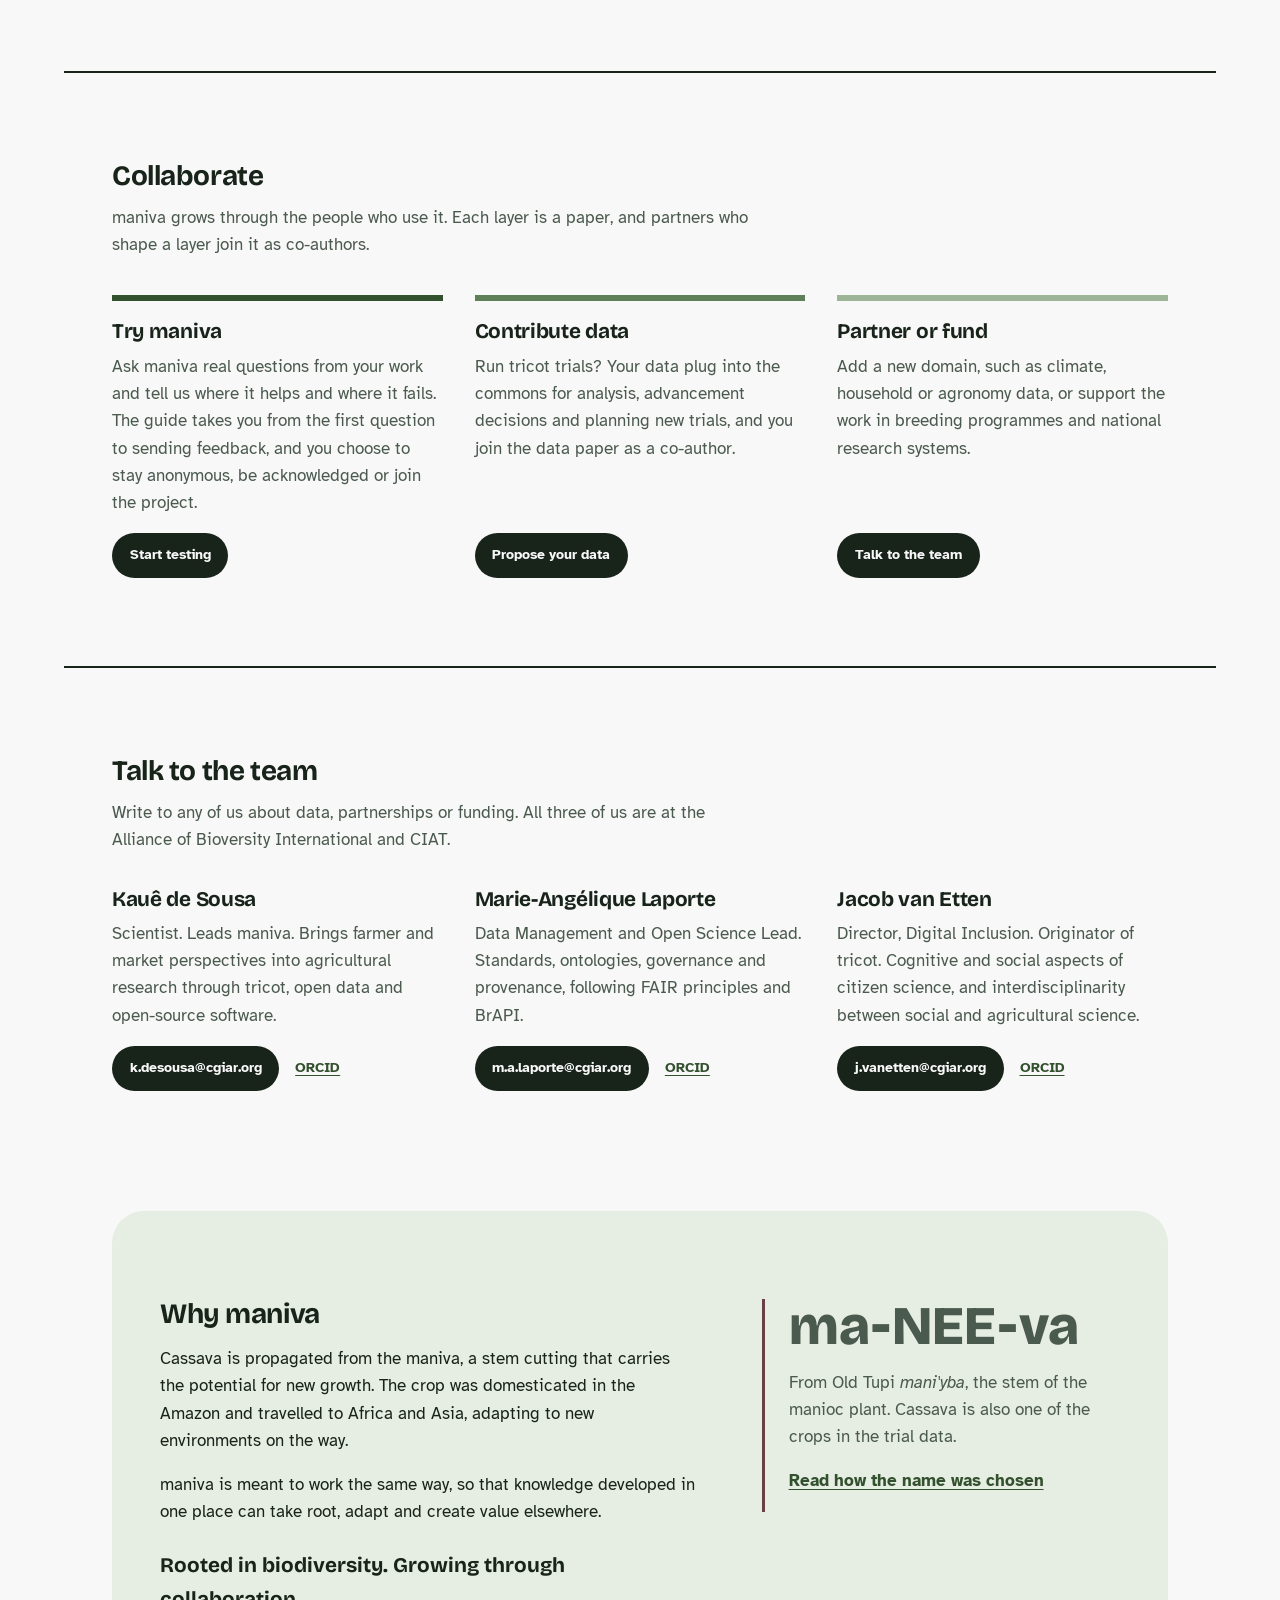
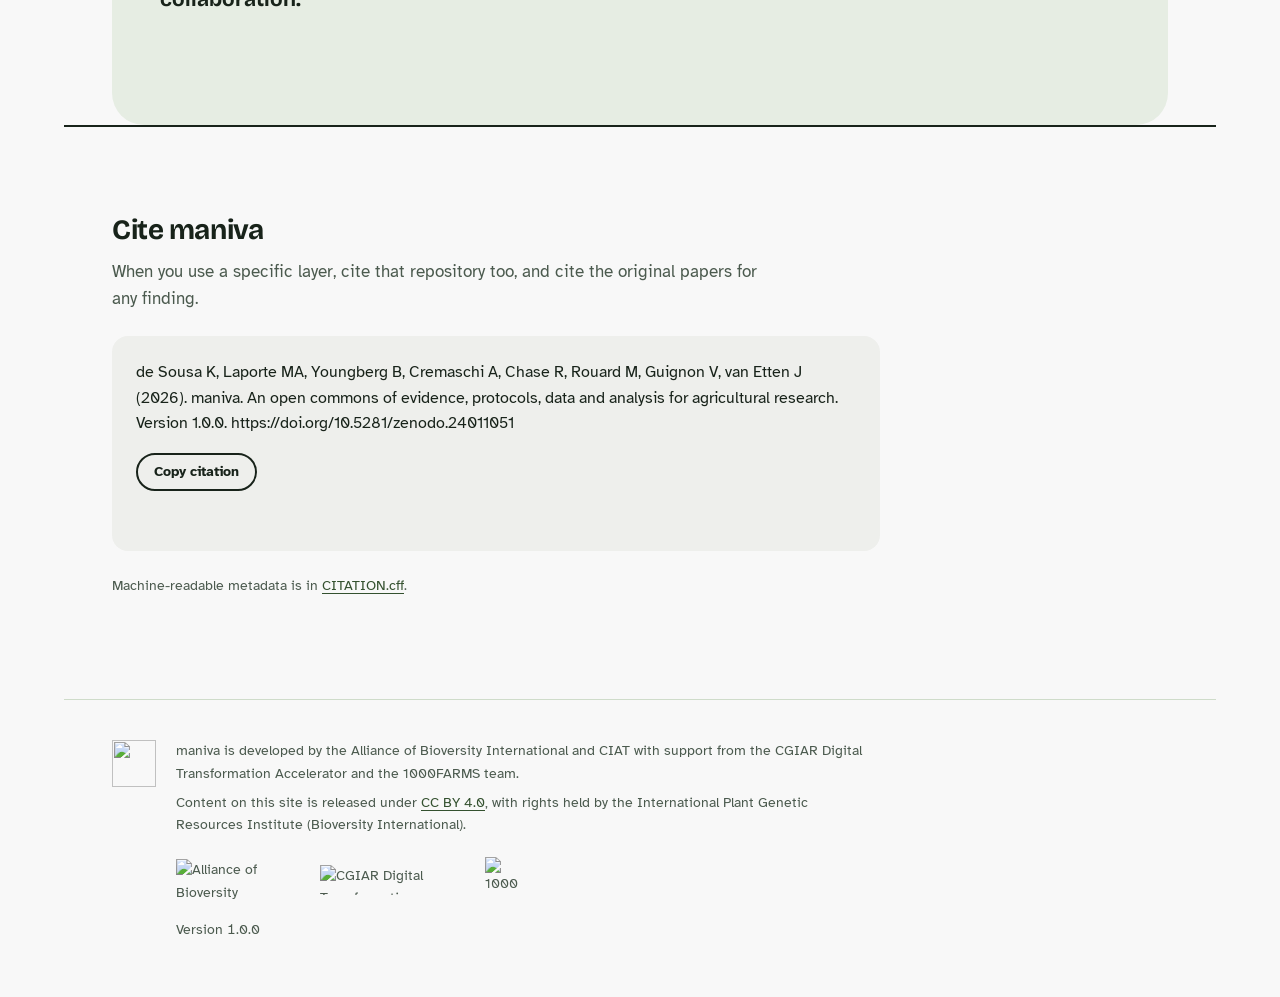
==== commit 0ff52391: "Home page first screen fits a laptop window The logo, the title and the four layers are smaller and " ====
--- a/site/index.html
+++ b/site/index.html
@@ -19,7 +19,7 @@
 <link rel="preconnect" href="https://fonts.googleapis.com">
 <link rel="preconnect" href="https://fonts.gstatic.com" crossorigin>
 <link href="https://fonts.googleapis.com/css2?family=Atkinson+Hyperlegible:ital,wght@0,400;0,700;1,400&family=Bricolage+Grotesque:opsz,wght@12..96,500;12..96,700;12..96,800&display=swap" rel="stylesheet">
-<link rel="stylesheet" href="styles.css?v=14">
+<link rel="stylesheet" href="styles.css?v=15">
 <script>document.documentElement.classList.add("js")</script>
 </head>
 <body>
--- a/site/styles.css
+++ b/site/styles.css
@@ -745,3 +745,32 @@
 @media (prefers-color-scheme: dark) {
   :root:not([data-theme="light"]) .home .btn { color: var(--paper); }
 }
+
+/* First screen fits a laptop window: the logo, the title and the four layers are compact
+   and scale with the window height, so the link to paste shows before any scrolling. */
+.top { padding-top: 0.6rem; padding-bottom: 0.6rem; }
+.top .wordmark img { height: 2.4rem; }
+.home { padding-top: clamp(0.25rem, 1.5vh, 1.25rem) !important; }
+.home-brand { width: min(100%, 21rem, 48vh); }
+.home h1 {
+  font-size: clamp(1.2rem, calc(min(1.3vw, 2.6vh) + 0.55rem), 1.7rem);
+  max-width: 32em;
+  margin-top: clamp(0.4rem, 1.5vh, 0.9rem);
+}
+.pillars { margin-top: clamp(0.9rem, 3vh, 2rem); gap: 0.9rem 2rem; }
+.pillars h2 { font-size: var(--step-1); margin-bottom: 0.25rem; }
+.pillars ul { font-size: 0.95rem; line-height: 1.4; }
+.pillars li li { margin: 0.1rem 0; }
+.home .link-field { margin-top: clamp(0.9rem, 3vh, 2rem); }
+.home .link-field label { margin-bottom: 0.35rem; }
+.home .link-row { padding: 0.45rem; }
+.home .link-row input { font-size: clamp(1rem, 0.8rem + 0.7vw, 1.25rem); }
+.home .btn { font-size: 1.05rem; padding: 0.7rem 1.2rem; }
+.home .hero-steps { margin-top: 0.8rem; }
+/* On phones the four layers stack, so the link comes first */
+@media (max-width: 52rem) {
+  .home .link-field { order: 1; }
+  .pillars { order: 2; }
+  .home-cta { order: 3; }
+  .home .lede { order: 4; }
+}
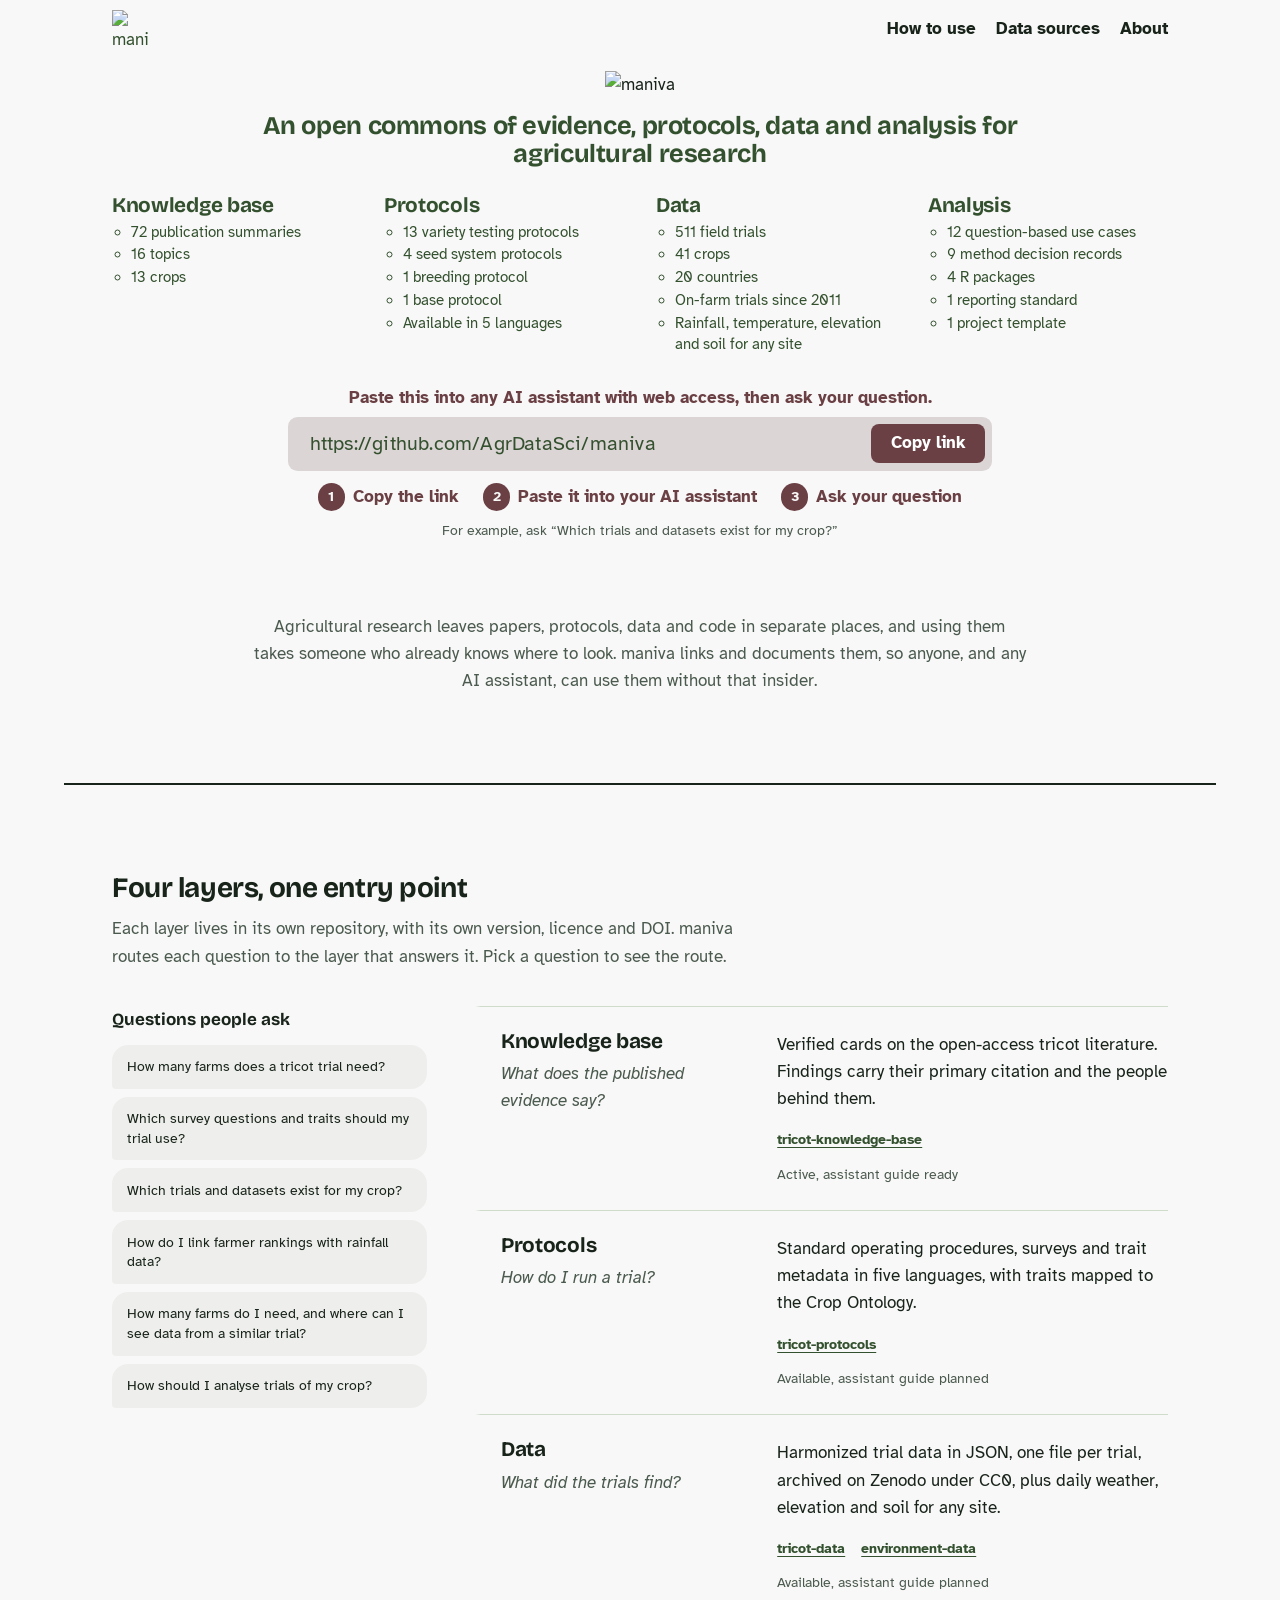
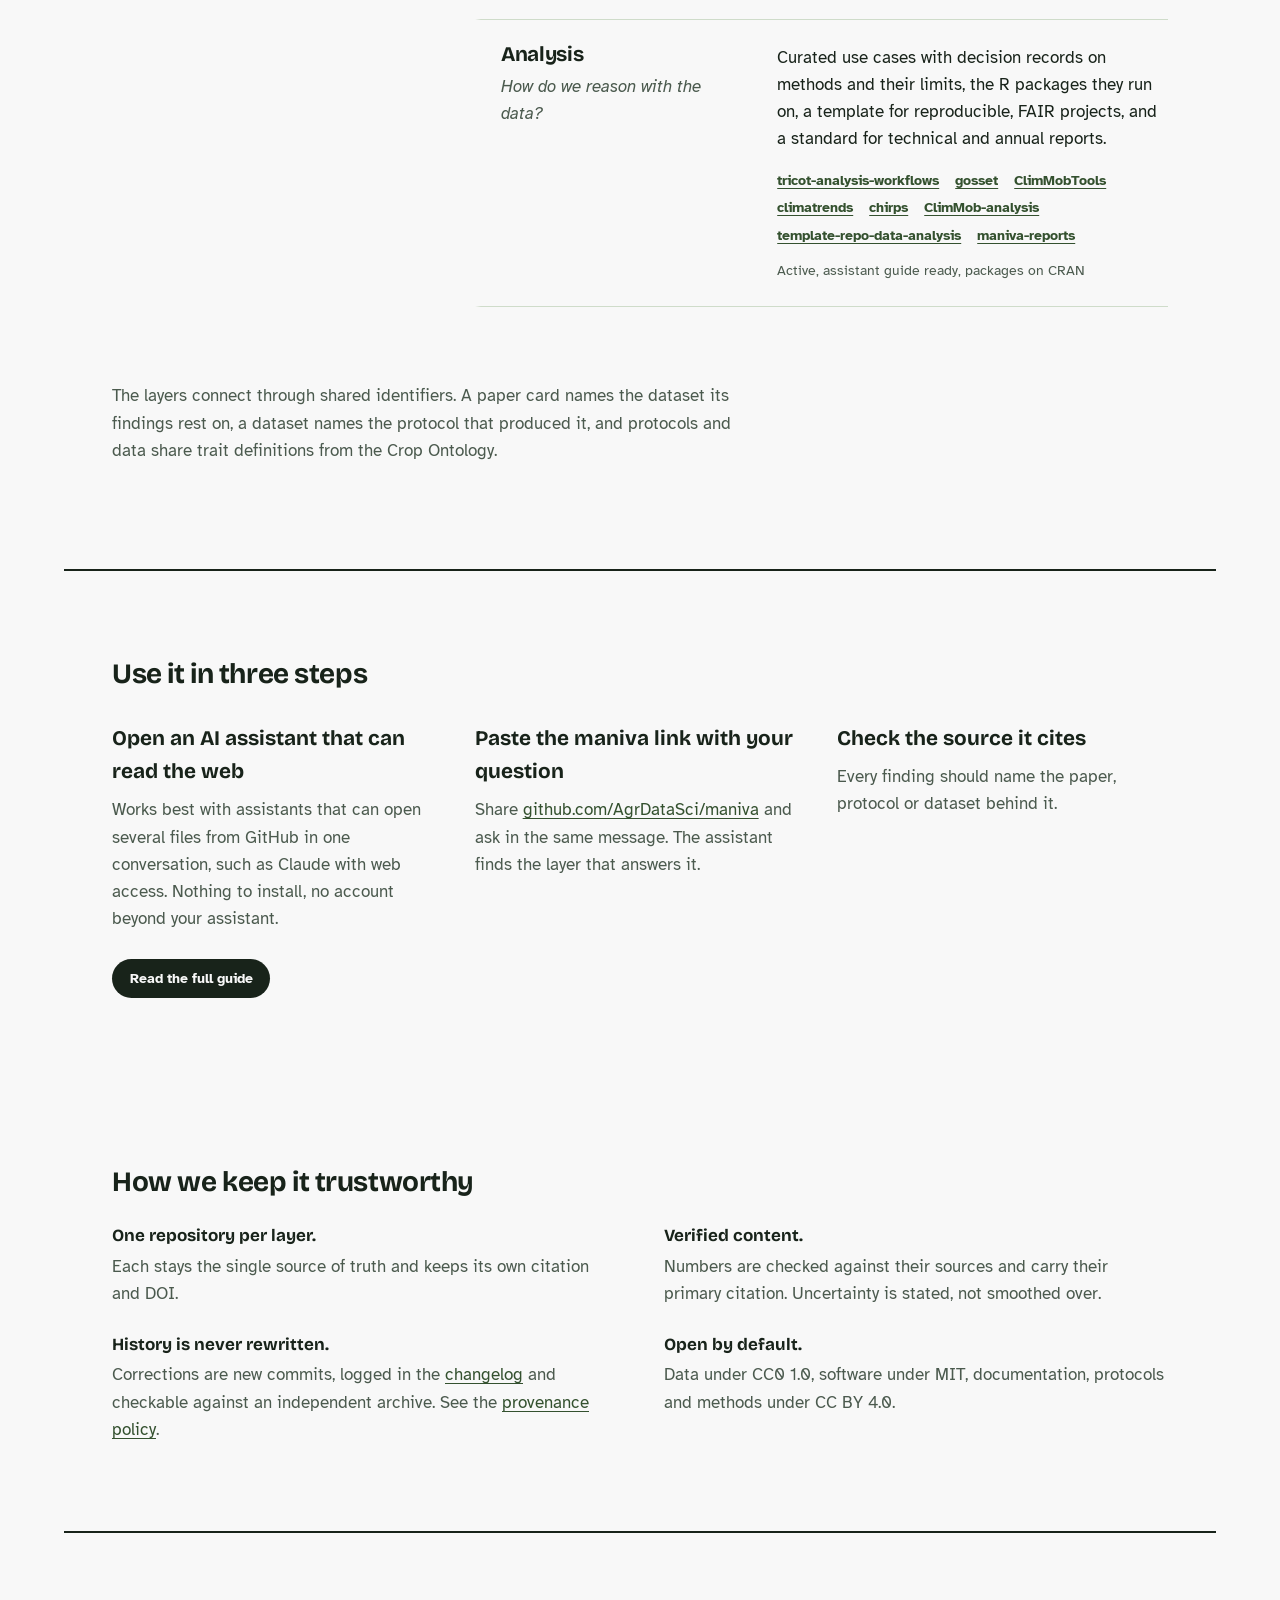
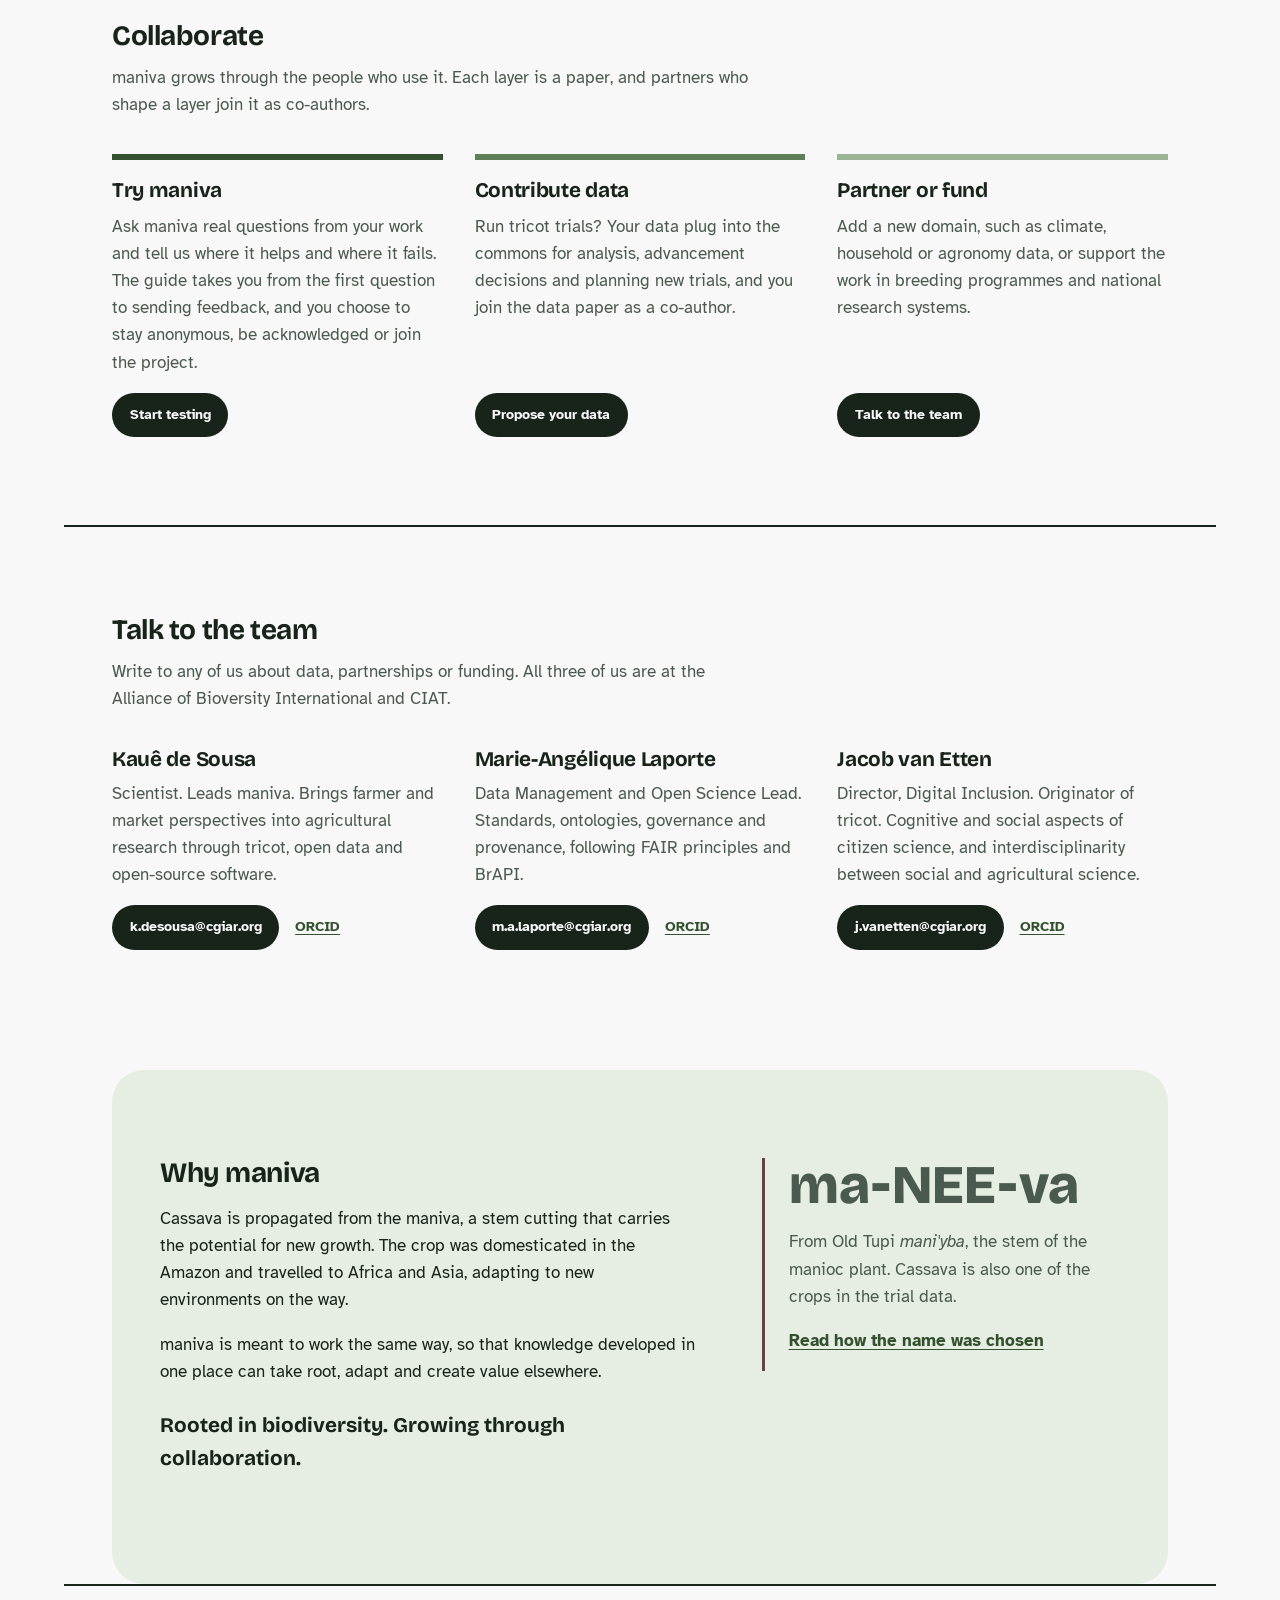
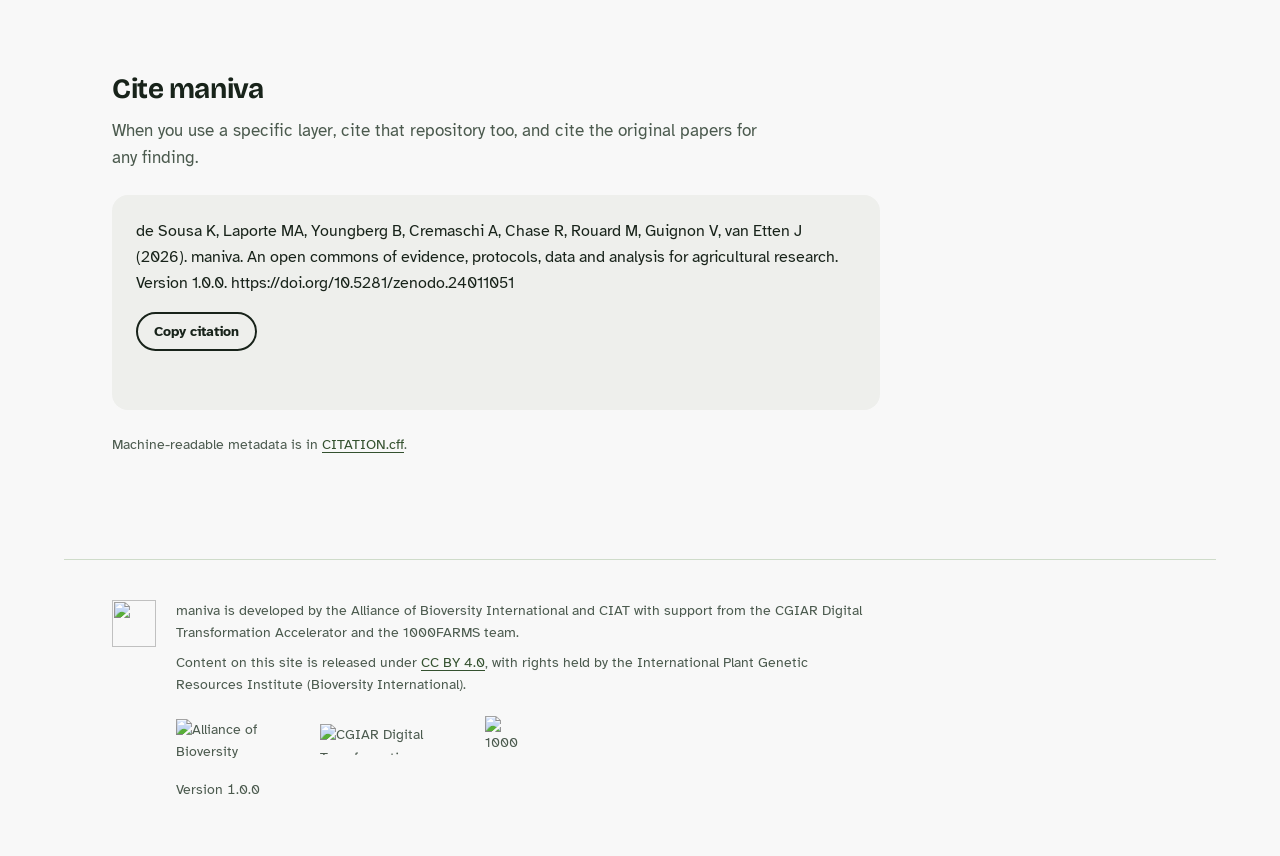
==== commit 465f317f: "Home page shows what maniva does in place of the contributor button The button "Become a data contri" ====
--- a/site/index.html
+++ b/site/index.html
@@ -19,7 +19,7 @@
 <link rel="preconnect" href="https://fonts.googleapis.com">
 <link rel="preconnect" href="https://fonts.gstatic.com" crossorigin>
 <link href="https://fonts.googleapis.com/css2?family=Atkinson+Hyperlegible:ital,wght@0,400;0,700;1,400&family=Bricolage+Grotesque:opsz,wght@12..96,500;12..96,700;12..96,800&display=swap" rel="stylesheet">
-<link rel="stylesheet" href="styles.css?v=15">
+<link rel="stylesheet" href="styles.css?v=16">
 <script>document.documentElement.classList.add("js")</script>
 </head>
 <body>
@@ -101,8 +101,6 @@
     <p class="hero-example">For example, ask “Which trials and datasets exist for my crop?”</p>
     <p class="copy-status" role="status" aria-live="polite"></p>
   </div>
-
-  <p class="home-cta"><a class="btn-outline" href="https://forms.gle/2cK7tTxPFCQmq4AQ7">Become a data contributor</a></p>
 
   <p class="lede">Agricultural research leaves papers, protocols, data and code in separate places, and using them takes someone who already knows where to look. maniva links and documents them, so anyone, and any AI assistant, can use them without that insider.</p>
 </section>
--- a/site/styles.css
+++ b/site/styles.css
@@ -730,18 +730,7 @@
 .home .btn { background: var(--stalk); color: #fff; border-radius: 0.5rem; font-size: 1.15rem; padding: 0.9rem 1.3rem; }
 .home .btn:hover { background: var(--ink); color: var(--paper); }
 .home .hero-steps { justify-content: center; color: var(--stalk); }
-.home-cta { margin: clamp(2rem, 5vw, 3.5rem) 0 0; }
-.btn-outline {
-  display: inline-block;
-  border: 2px solid var(--stalk);
-  border-radius: 0.6rem;
-  padding: 0.9rem 1.6rem;
-  color: var(--stalk);
-  font: 700 1.25rem/1.2 var(--display);
-  text-decoration: none;
-}
-.btn-outline:hover { background: var(--stalk); color: var(--paper); }
-.home .lede { margin: clamp(2rem, 5vw, 3.5rem) auto 0; text-align: left; }
+.home .lede { margin: clamp(1.5rem, 4vh, 2.5rem) auto 0; text-align: center; max-width: 46em; font-size: 1.05rem; }
 @media (prefers-color-scheme: dark) {
   :root:not([data-theme="light"]) .home .btn { color: var(--paper); }
 }
@@ -771,6 +760,5 @@
 @media (max-width: 52rem) {
   .home .link-field { order: 1; }
   .pillars { order: 2; }
-  .home-cta { order: 3; }
   .home .lede { order: 4; }
 }
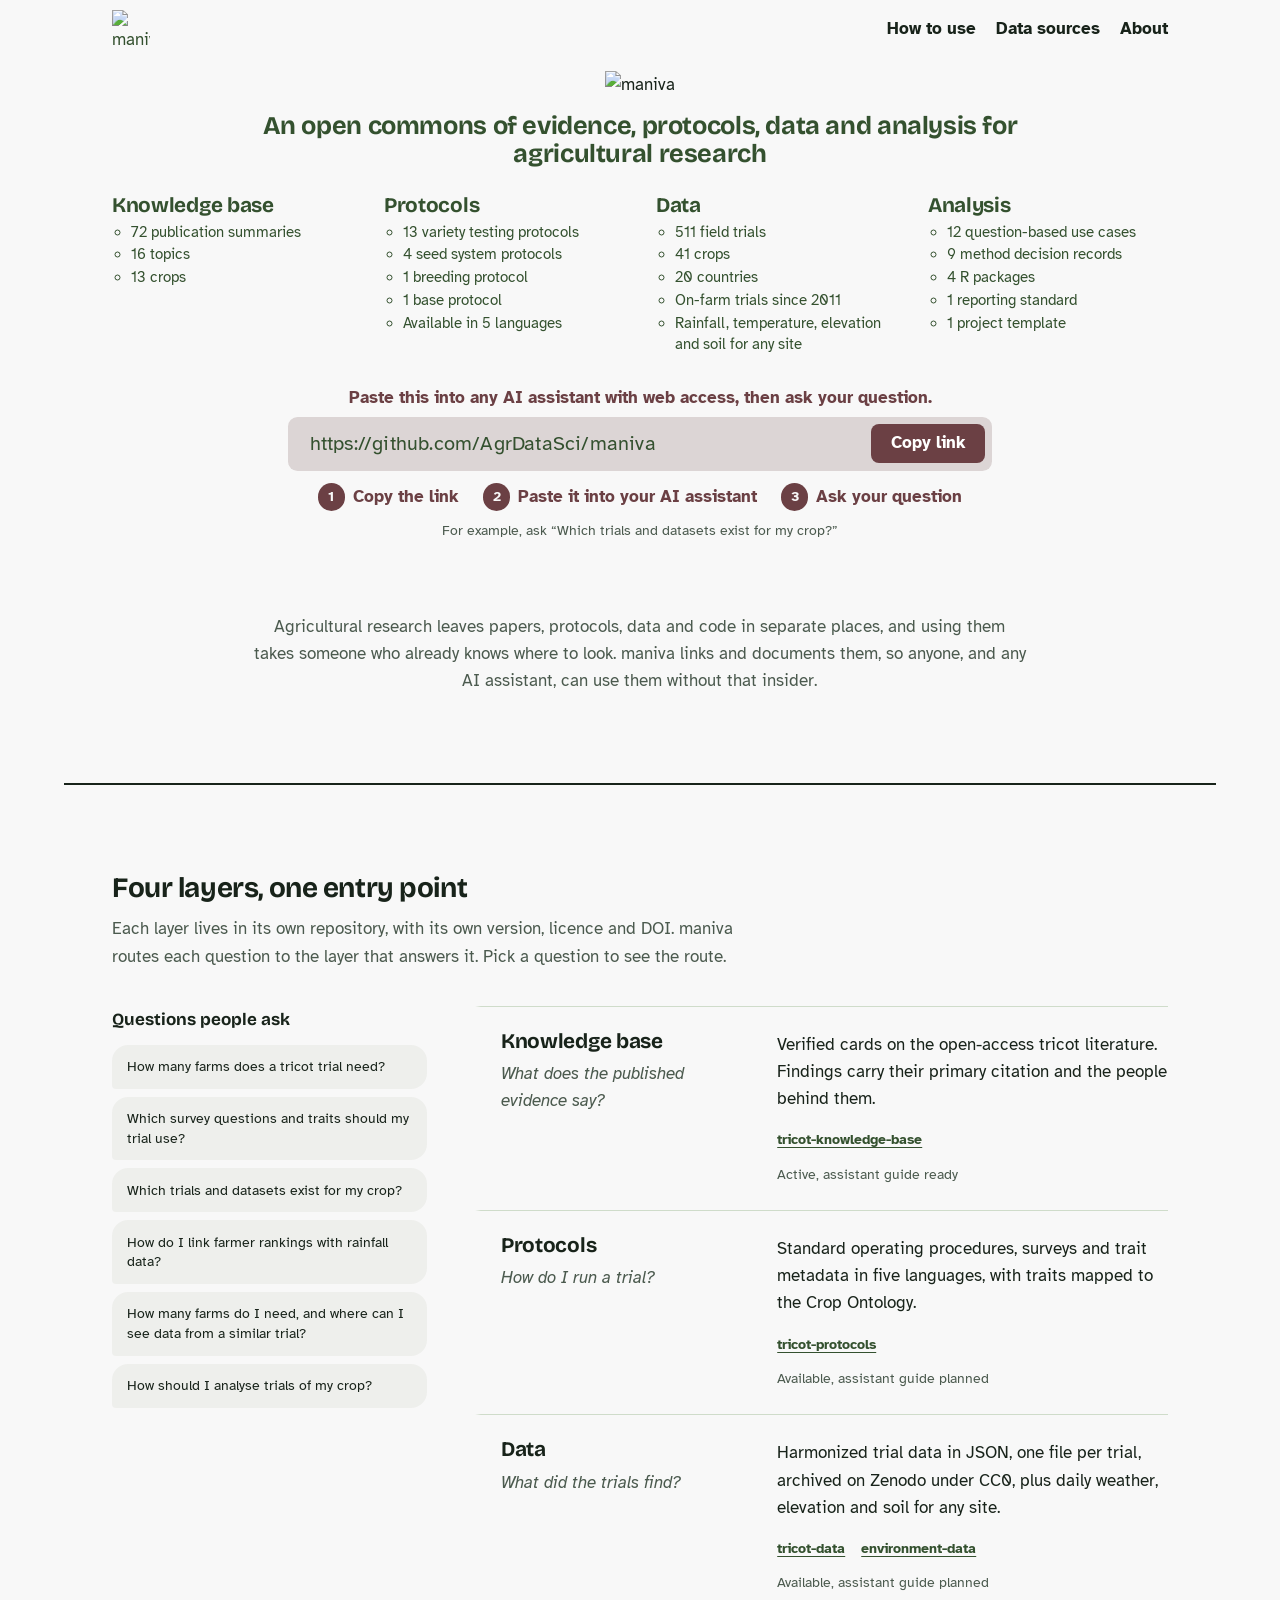
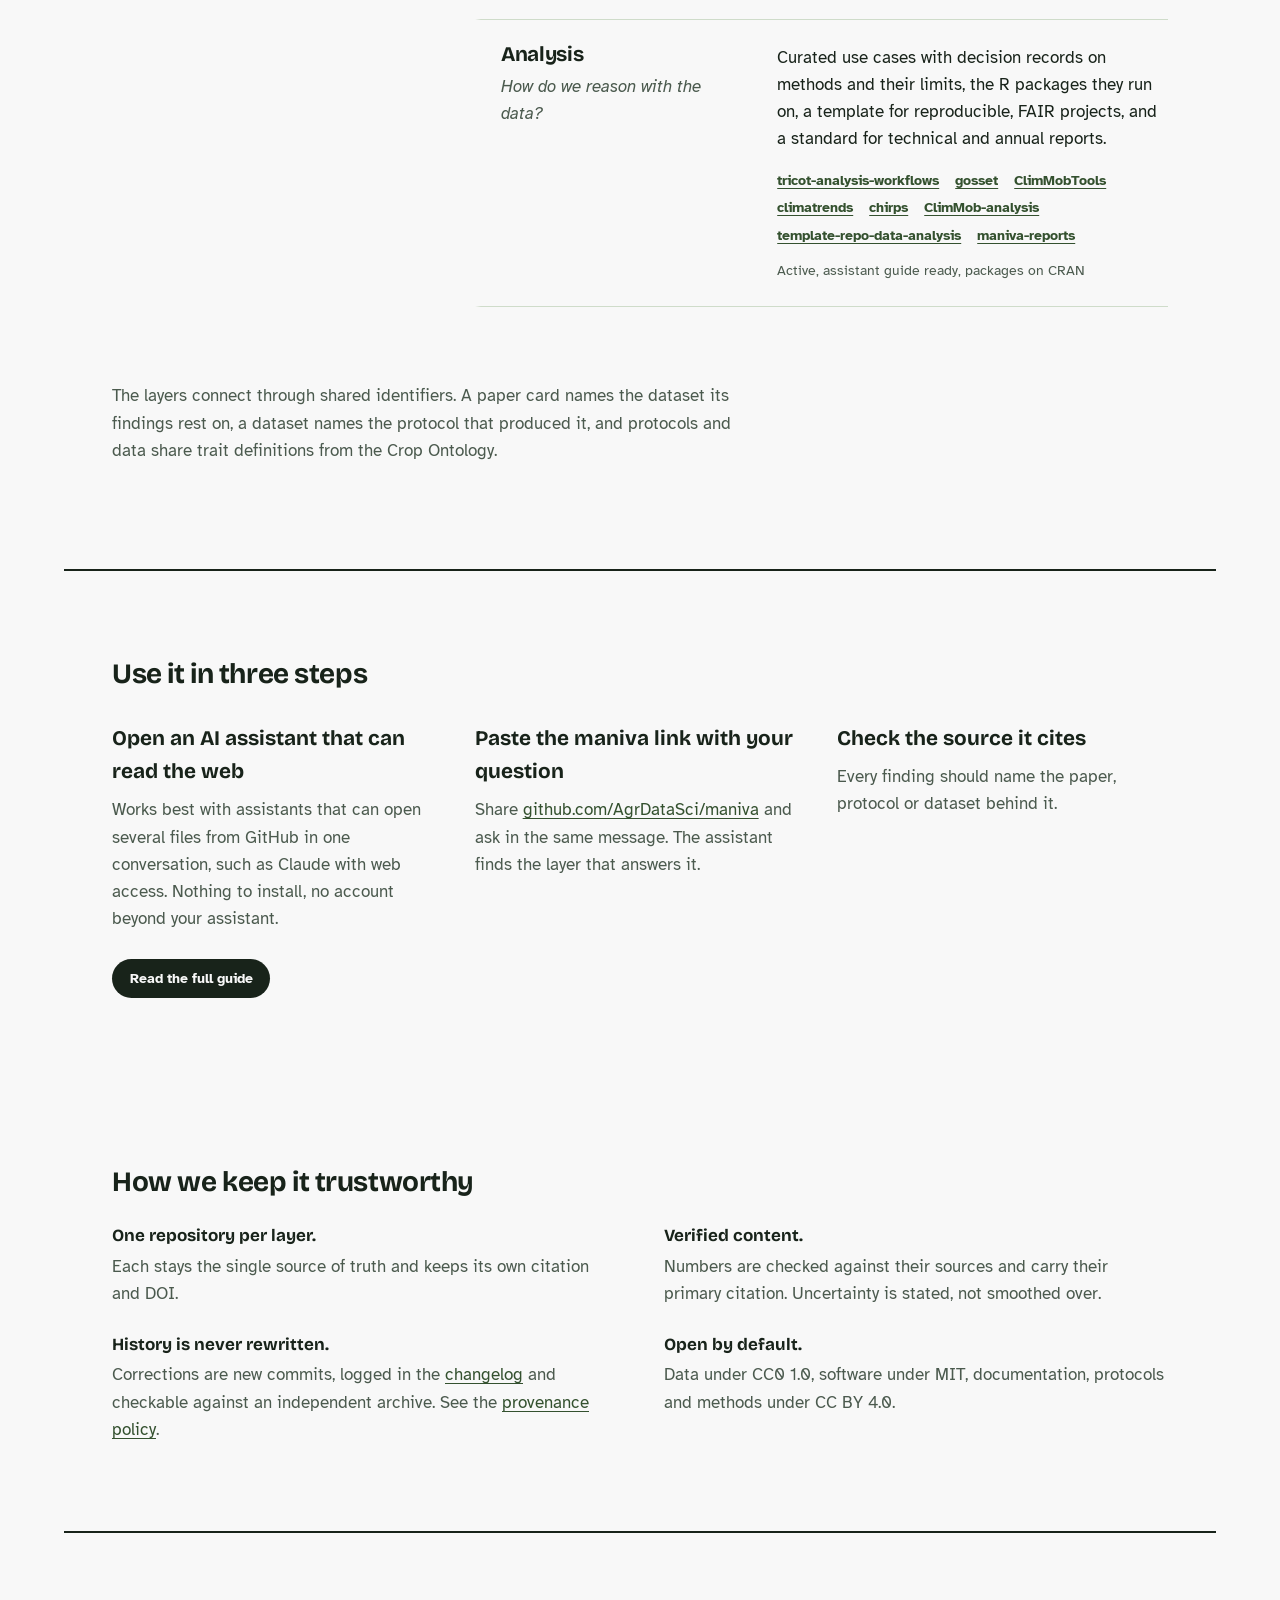
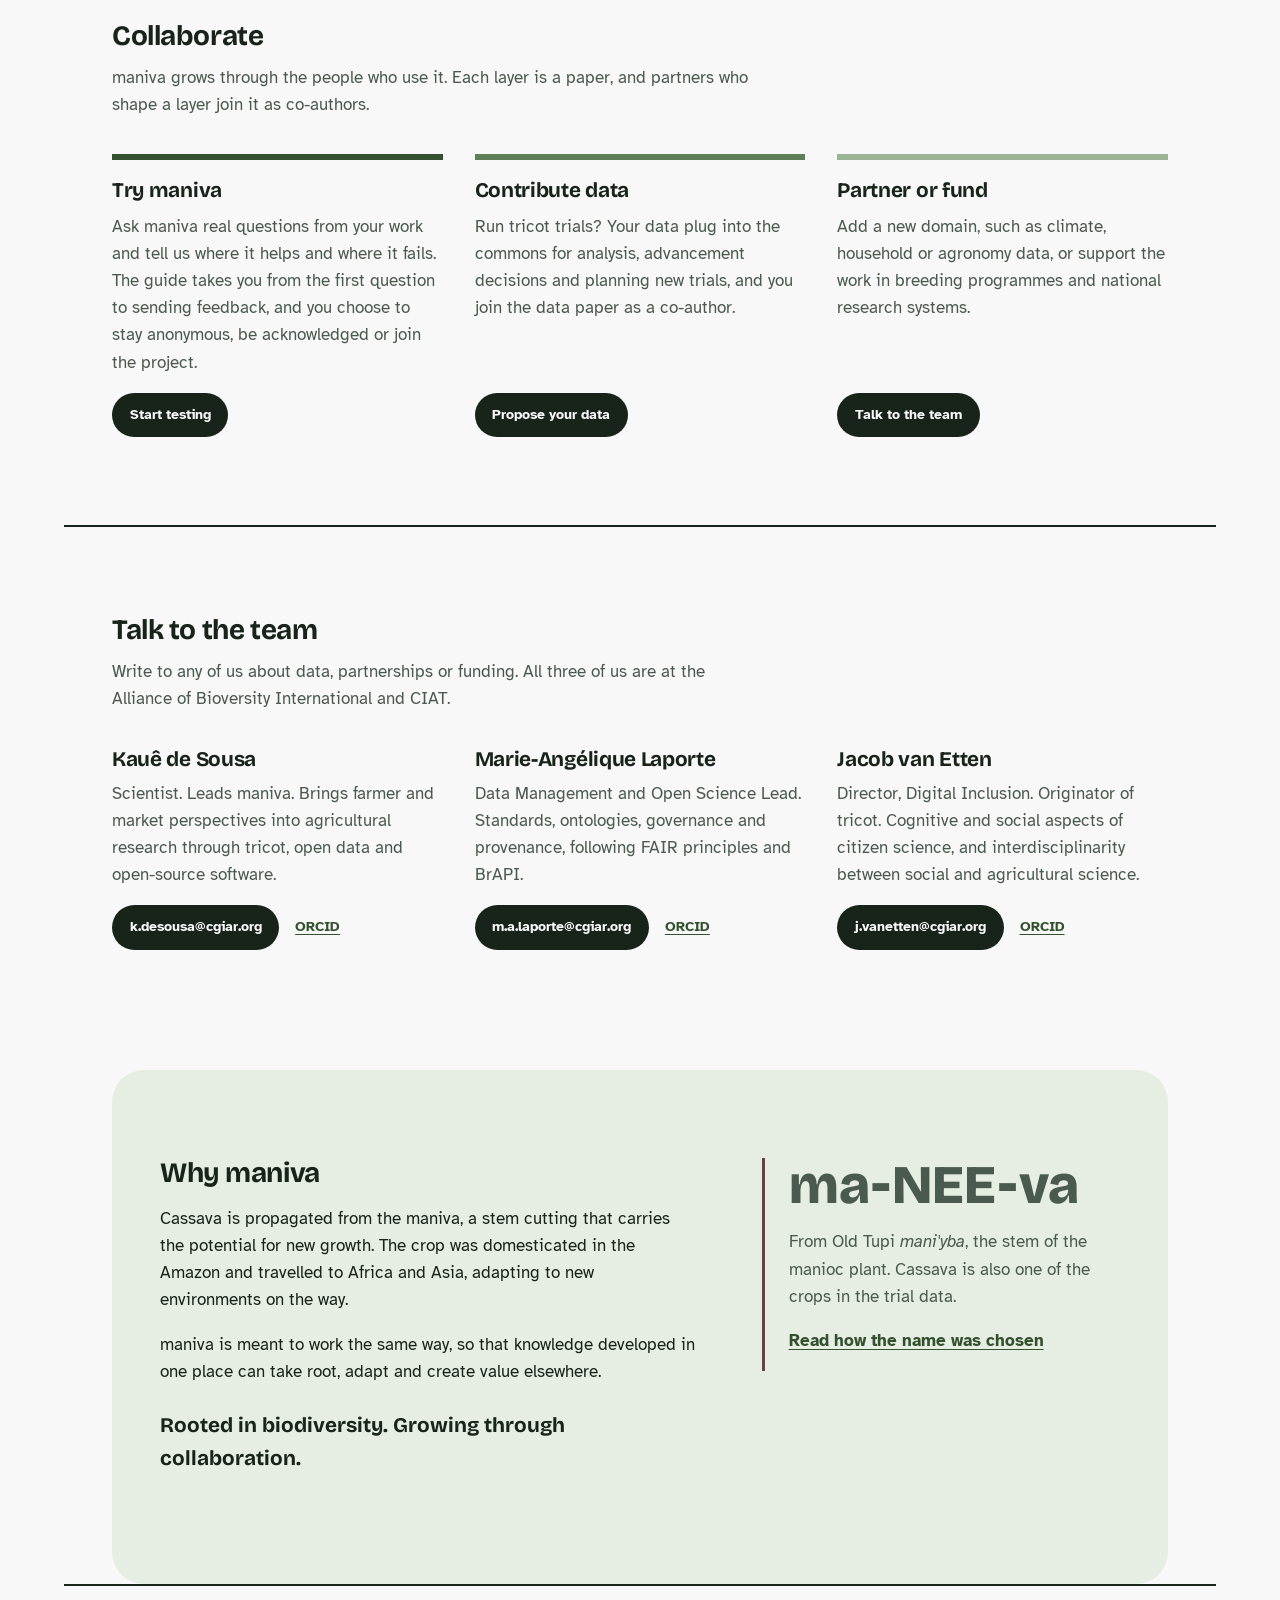
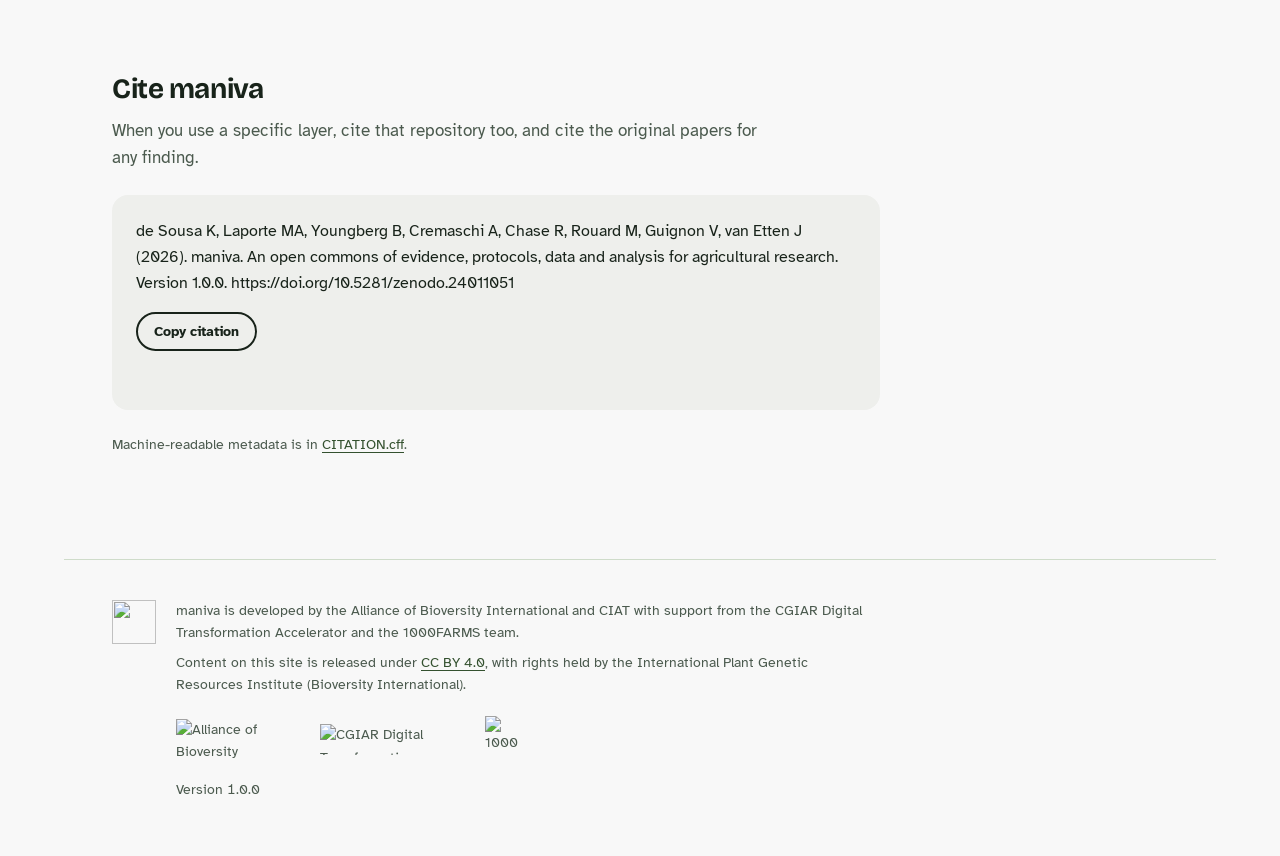
==== commit 81154e1d: "Logo becomes a seal The cutting drawn on 26 November now stands inside a ring, on a straight ground " ====
--- a/site/index.html
+++ b/site/index.html
@@ -27,8 +27,8 @@
 
 <header class="top">
   <a class="wordmark" href="./" aria-label="maniva home">
-    <img class="wordmark-light" src="logo/maniva-mark.svg" alt="maniva" width="44" height="47">
-    <img class="wordmark-dark" src="logo/maniva-mark-reversed.svg" alt="" width="44" height="47">
+    <img class="wordmark-light" src="logo/maniva-mark.svg" alt="maniva" width="44" height="44">
+    <img class="wordmark-dark" src="logo/maniva-mark-reversed.svg" alt="" width="44" height="44">
   </a>
   <nav aria-label="Main">
     <a href="use.html">How to use</a>
@@ -41,8 +41,8 @@
 
 <section class="home">
   <p class="home-brand">
-    <img class="wordmark-light" src="logo/maniva-logo-horizontal.svg" alt="maniva" width="640" height="198">
-    <img class="wordmark-dark" src="logo/maniva-logo-horizontal-reversed.svg" alt="" width="640" height="198">
+    <img class="wordmark-light" src="logo/maniva-logo-horizontal.svg" alt="maniva" width="640" height="181">
+    <img class="wordmark-dark" src="logo/maniva-logo-horizontal-reversed.svg" alt="" width="640" height="181">
   </p>
   <h1>An open commons of evidence, protocols, data and analysis for agricultural research</h1>
 
@@ -286,8 +286,8 @@
 </main>
 
 <footer class="foot">
-  <img class="foot-mark foot-mark-light" src="logo/maniva-mark.svg" alt="" width="44" height="47">
-  <img class="foot-mark foot-mark-dark" src="logo/maniva-mark-reversed.svg" alt="" width="44" height="47">
+  <img class="foot-mark foot-mark-light" src="logo/maniva-mark.svg" alt="" width="44" height="44">
+  <img class="foot-mark foot-mark-dark" src="logo/maniva-mark-reversed.svg" alt="" width="44" height="44">
   <div>
     <p>maniva is developed by the Alliance of Bioversity International and CIAT with support from the CGIAR Digital Transformation Accelerator and the 1000FARMS team.</p>
     <p>Content on this site is released under <a href="https://creativecommons.org/licenses/by/4.0/">CC BY 4.0</a>, with rights held by the International Plant Genetic Resources Institute (Bioversity International).</p>
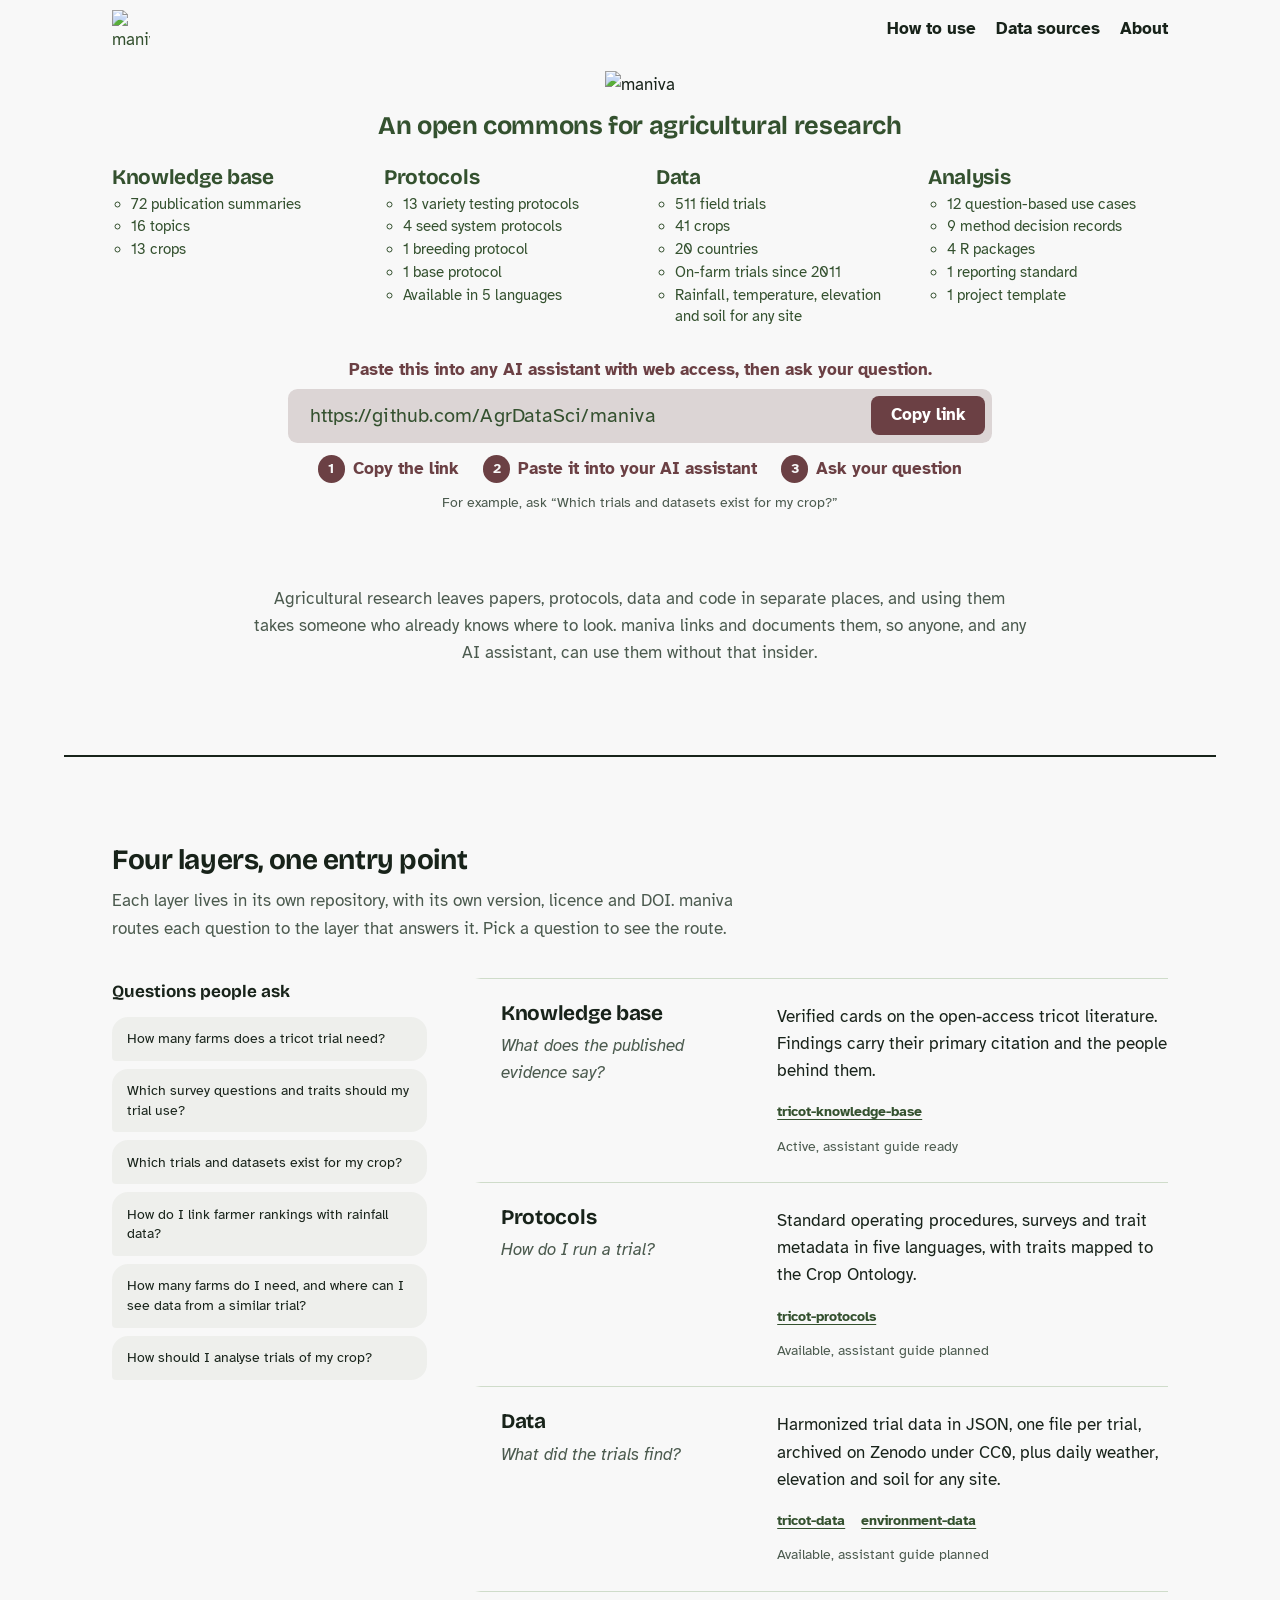
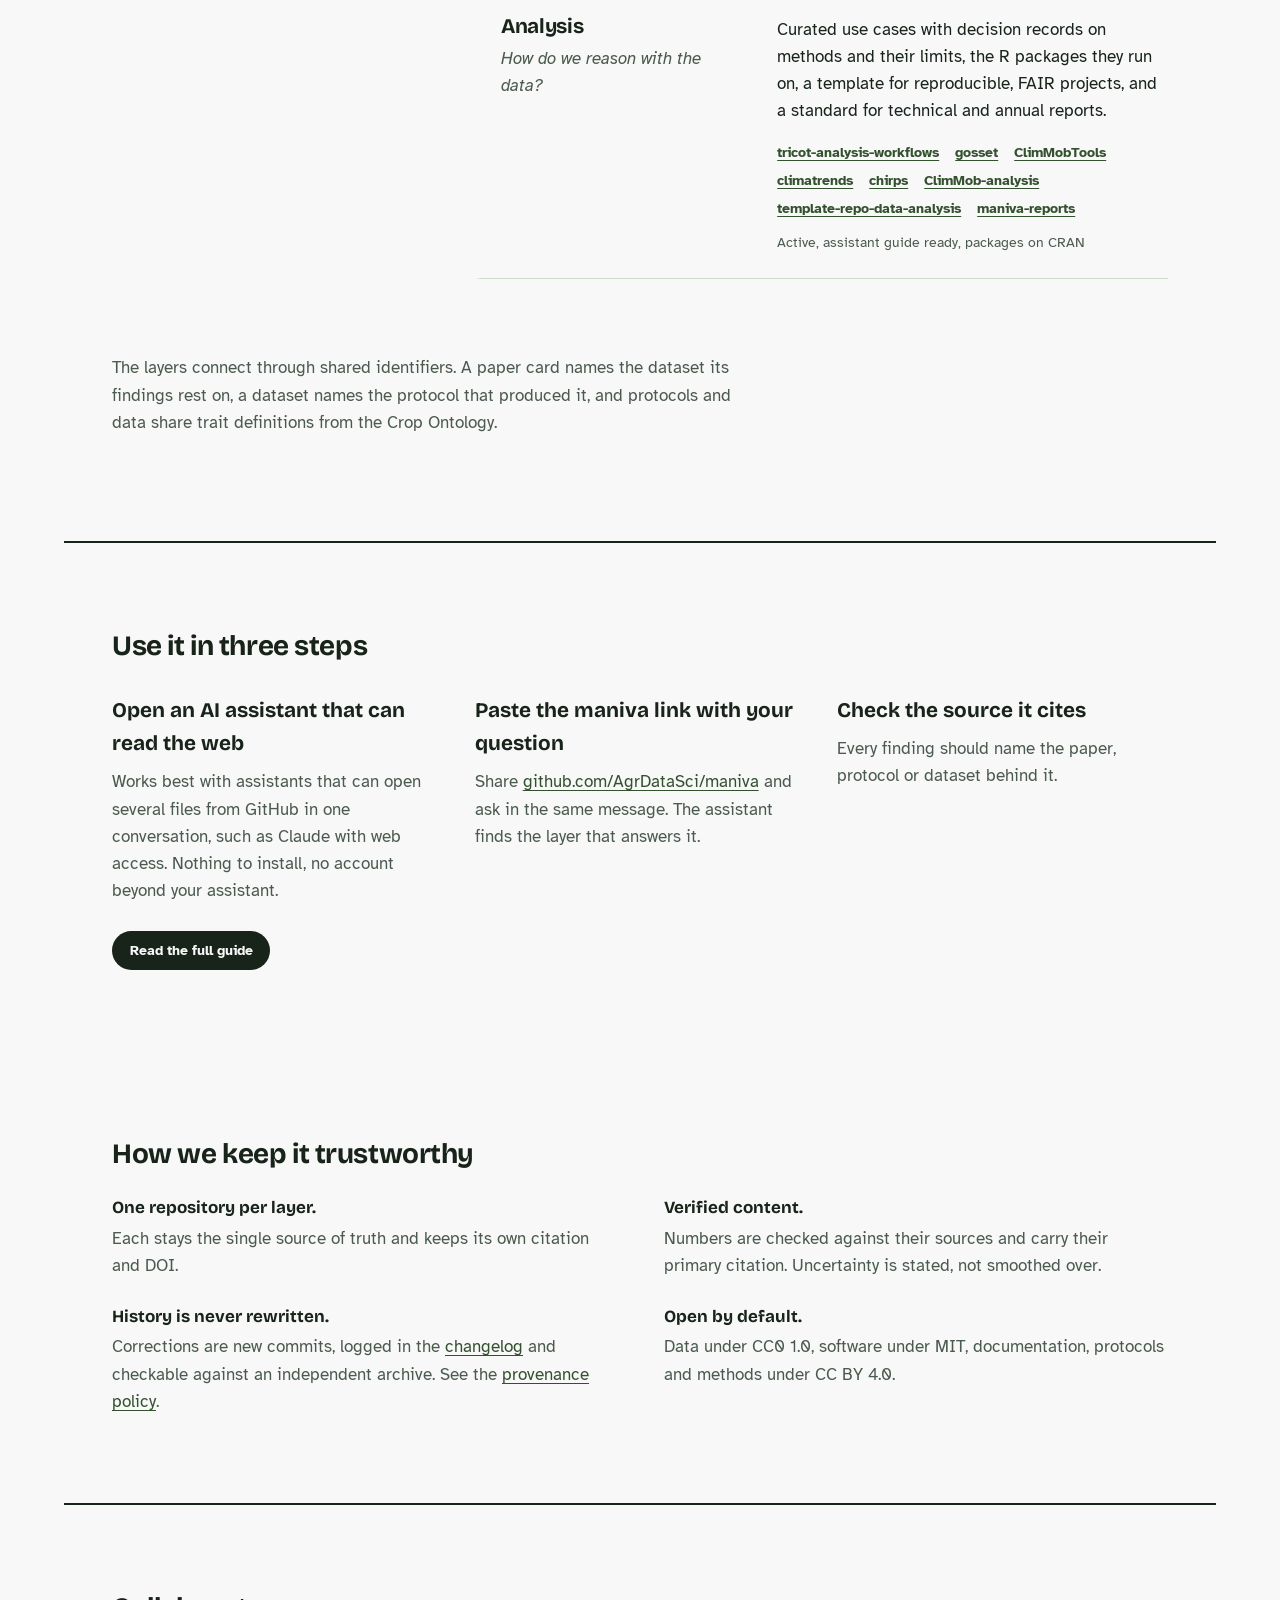
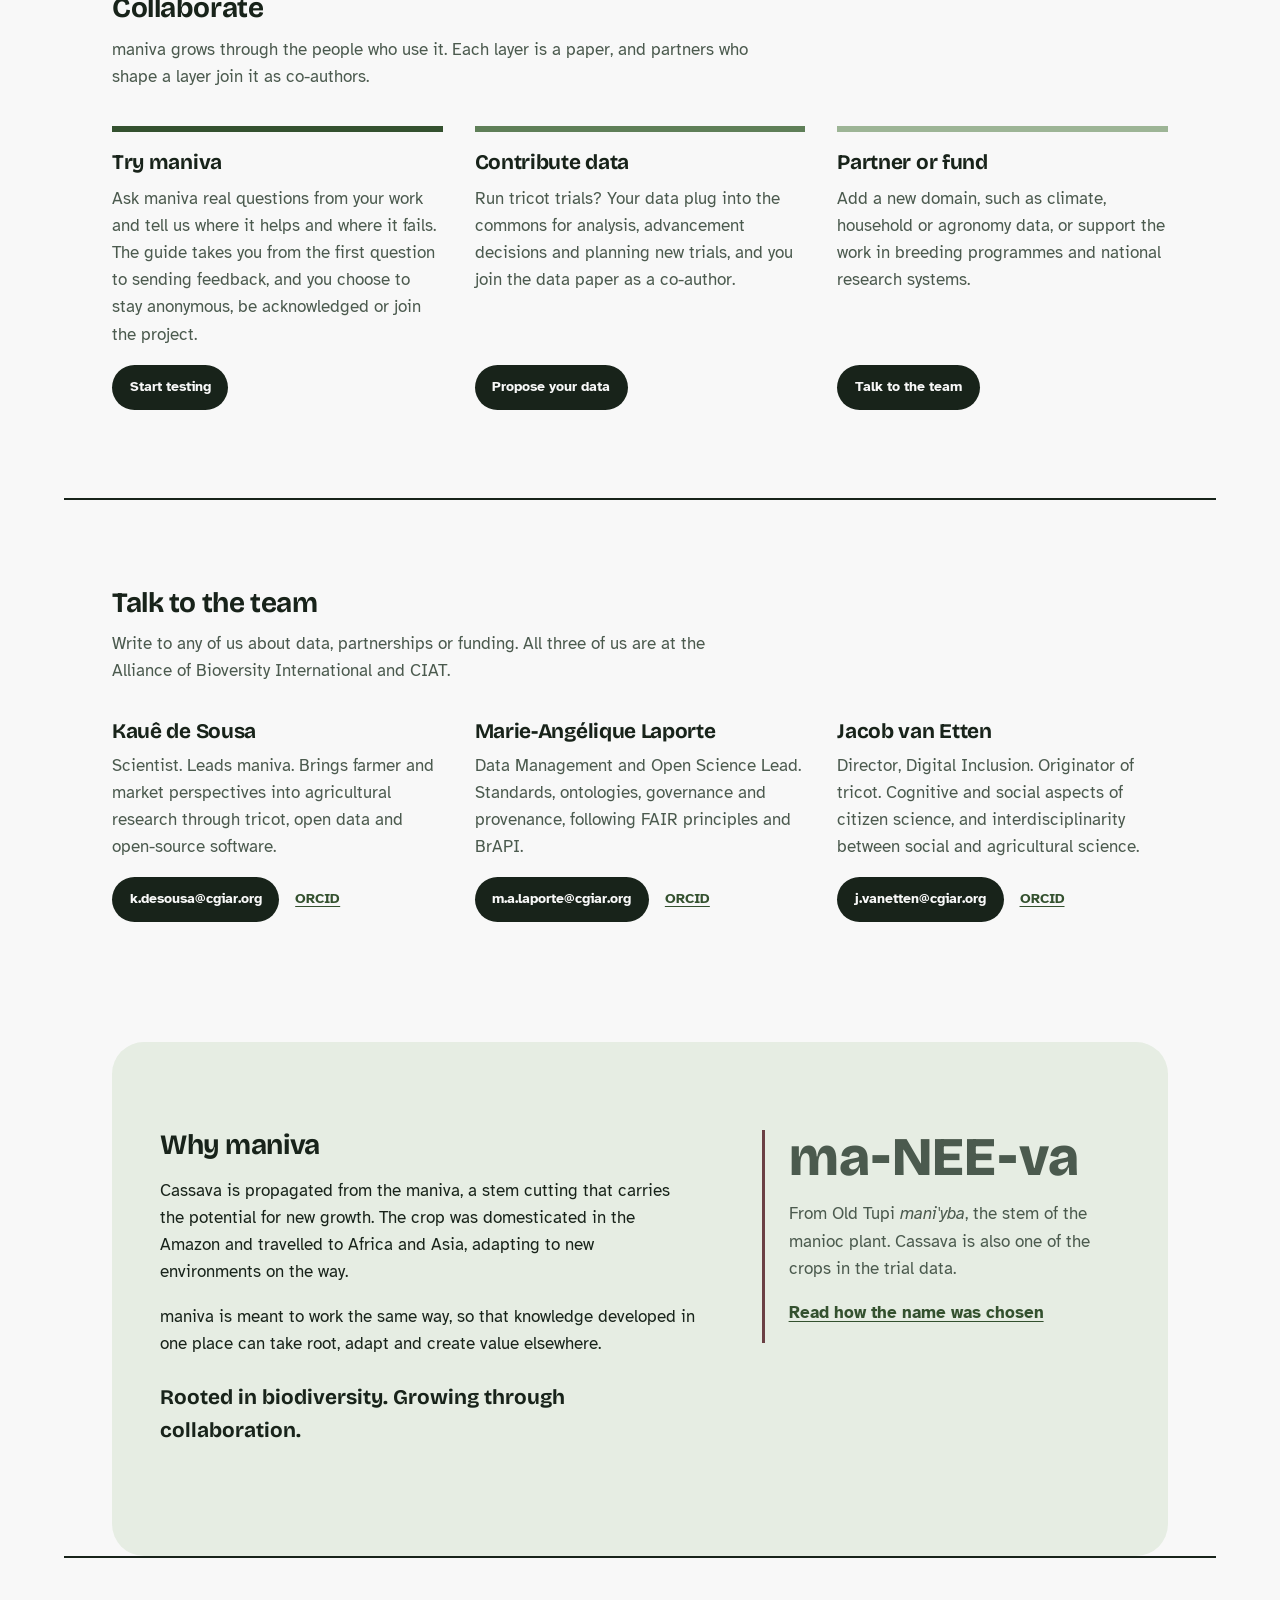
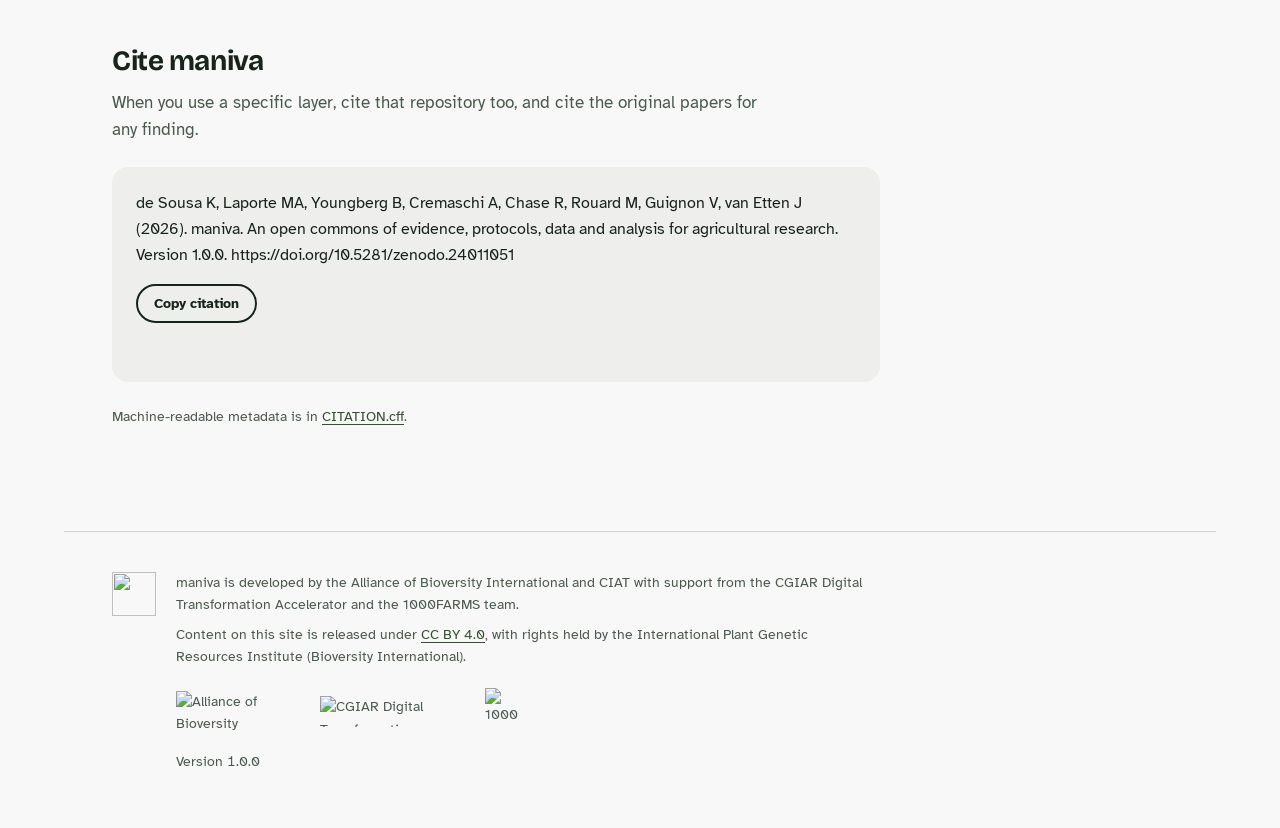
==== commit 68f80ddf: "Home page headline takes the short form The headline is now "An open commons for agricultural resear" ====
--- a/site/index.html
+++ b/site/index.html
@@ -44,7 +44,7 @@
     <img class="wordmark-light" src="logo/maniva-logo-horizontal.svg" alt="maniva" width="640" height="181">
     <img class="wordmark-dark" src="logo/maniva-logo-horizontal-reversed.svg" alt="" width="640" height="181">
   </p>
-  <h1>An open commons of evidence, protocols, data and analysis for agricultural research</h1>
+  <h1>An open commons for agricultural research</h1>
 
   <ul class="pillars">
     <li>
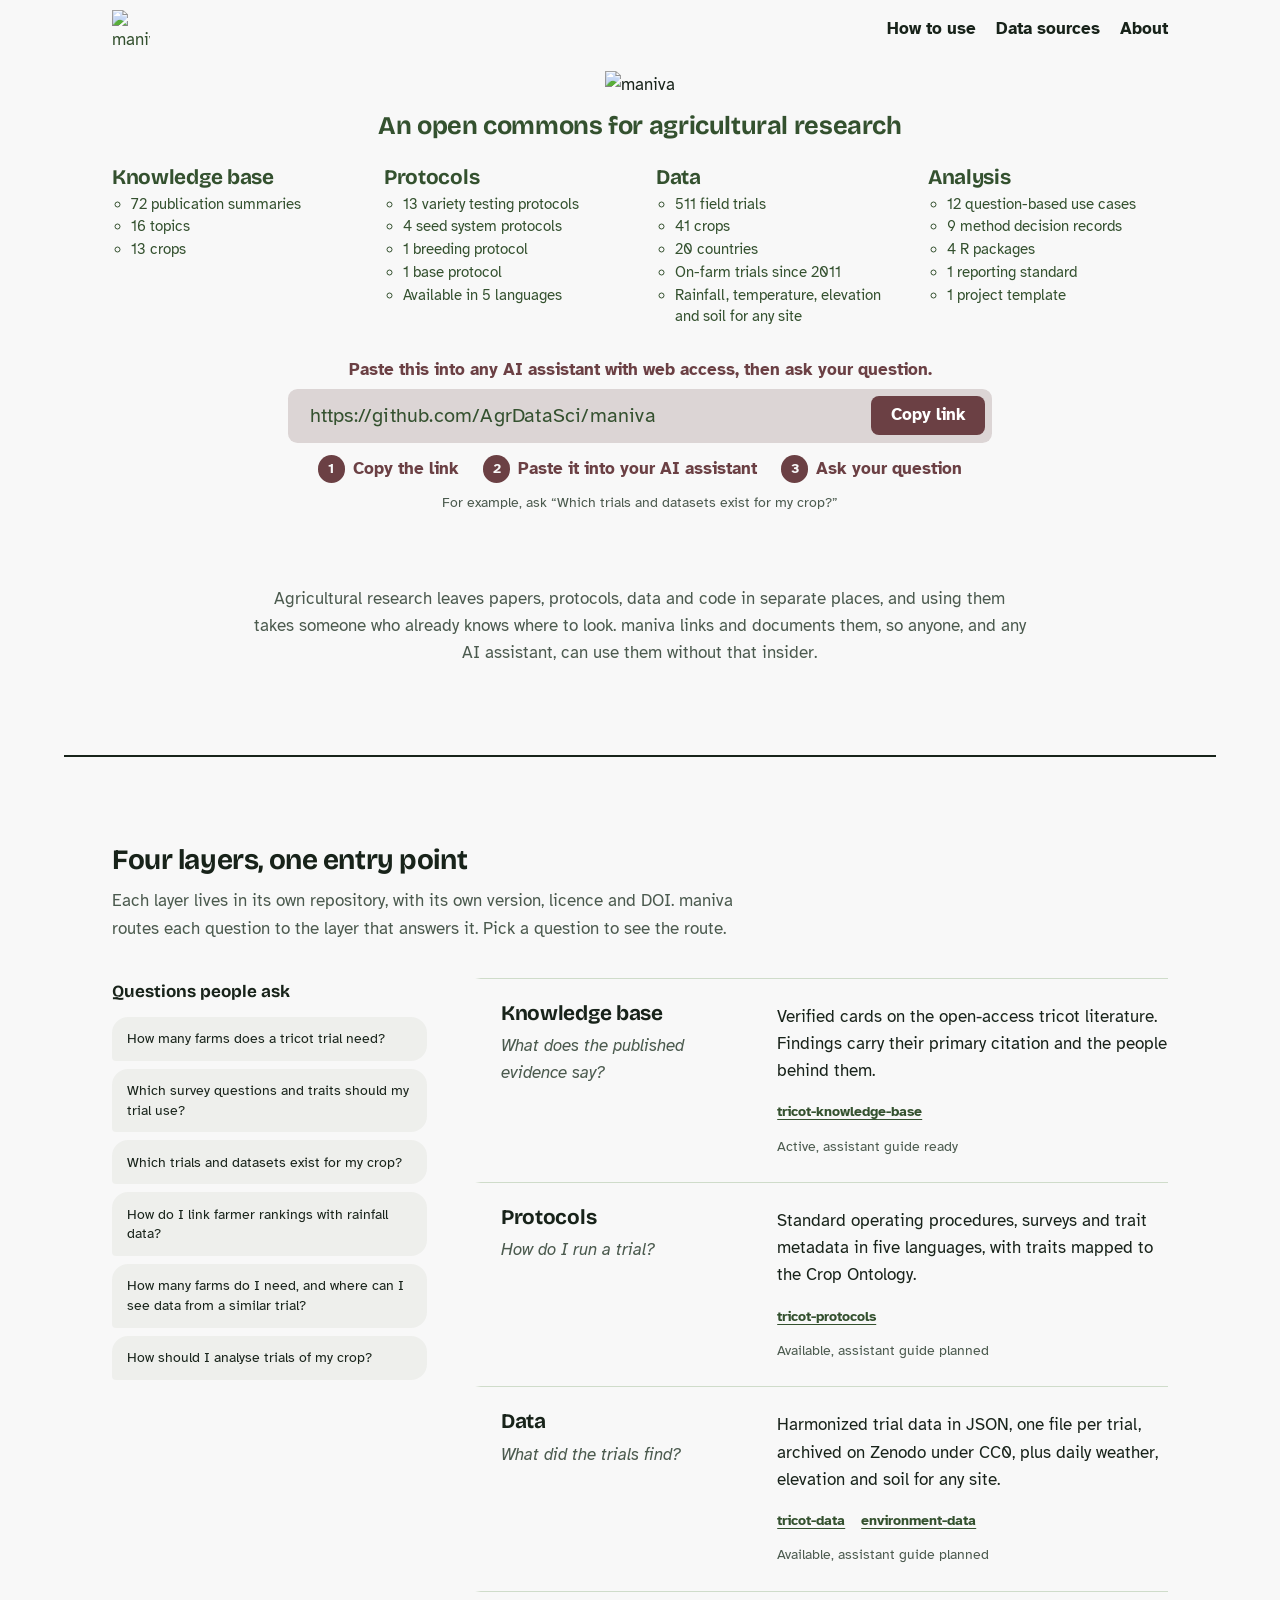
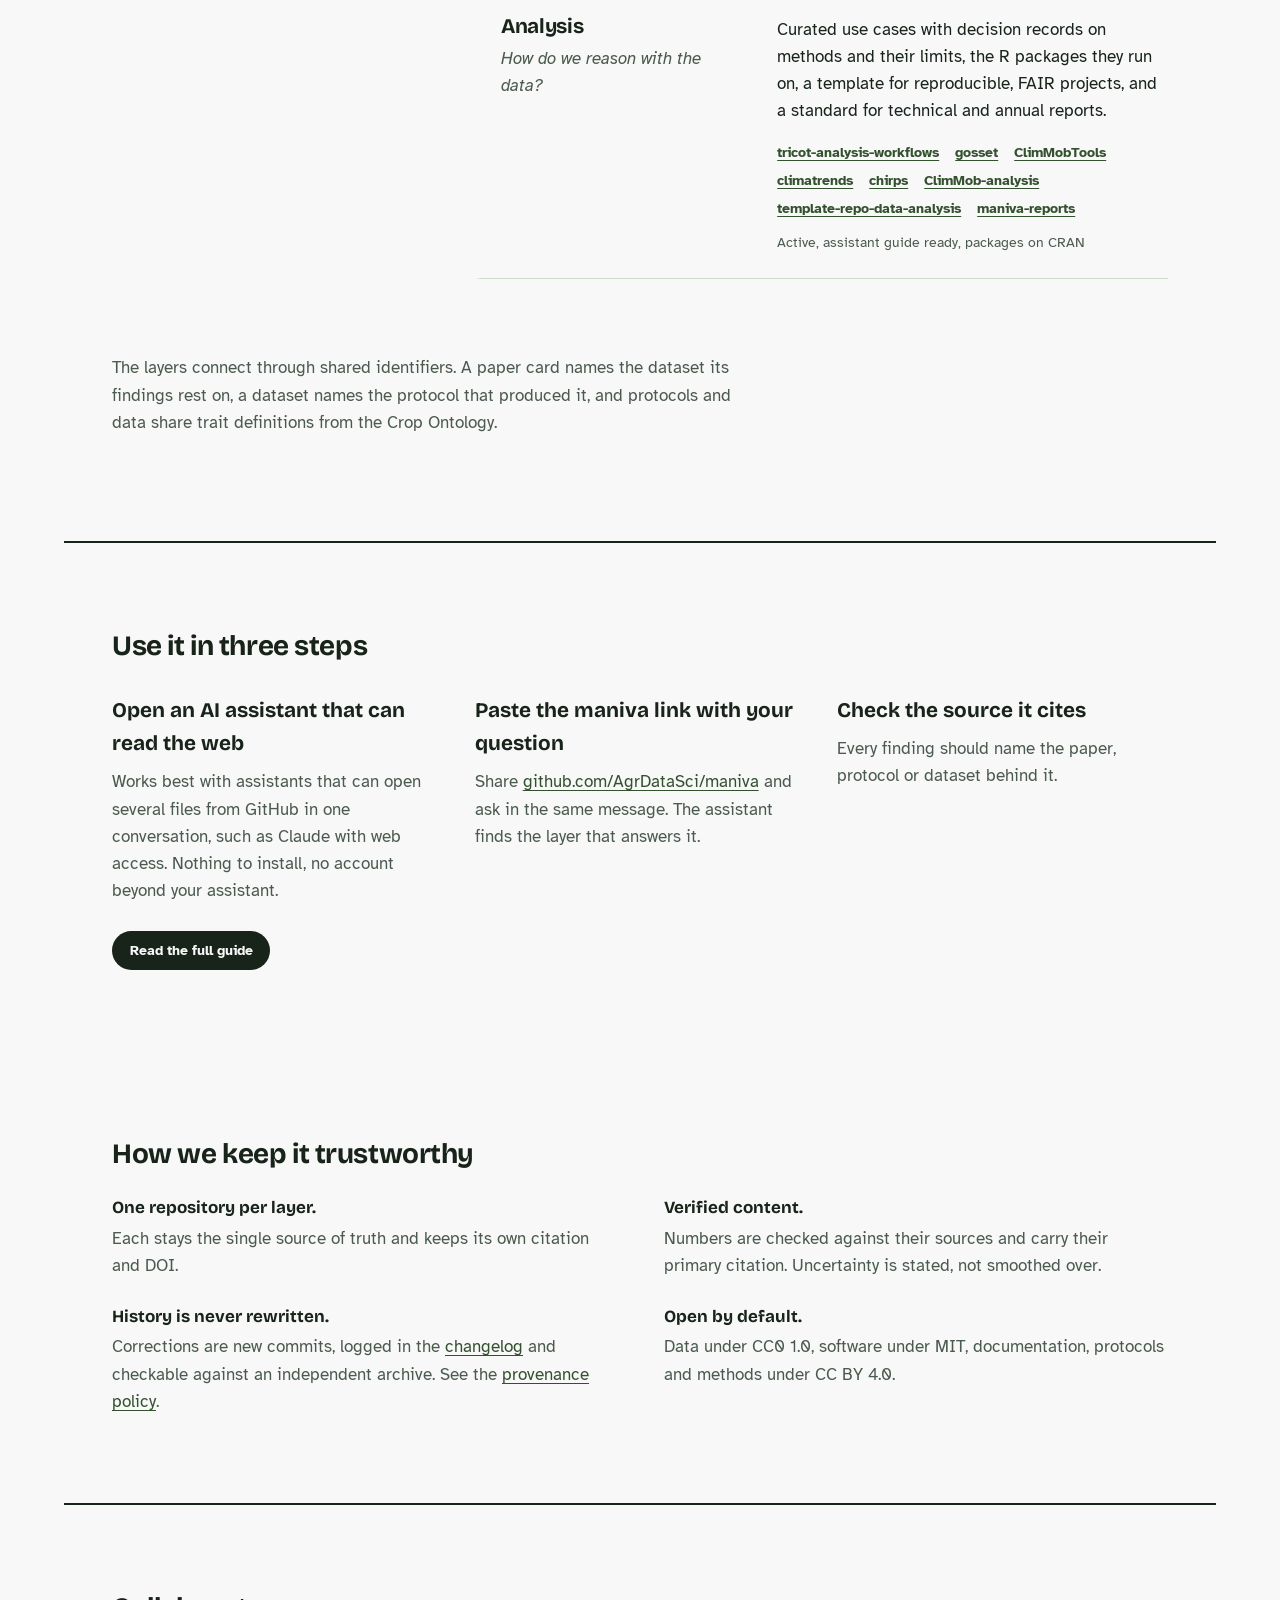
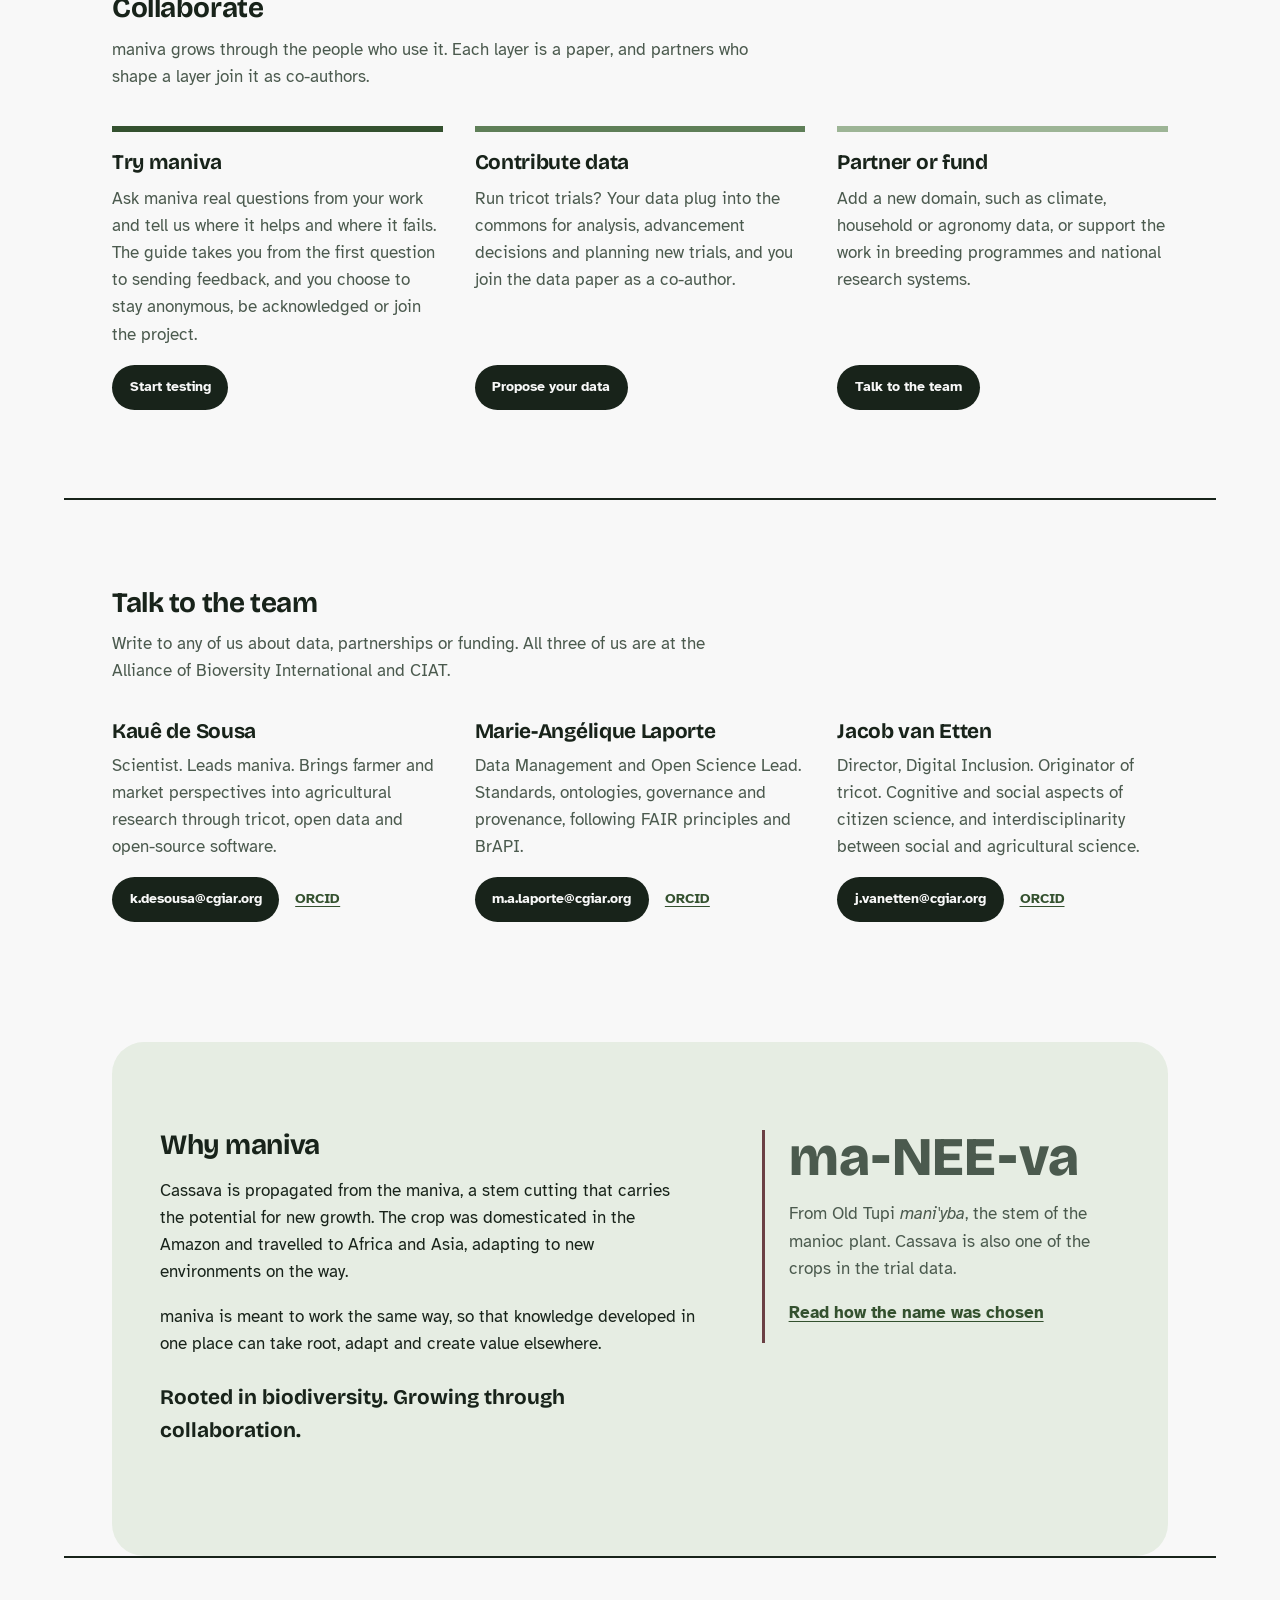
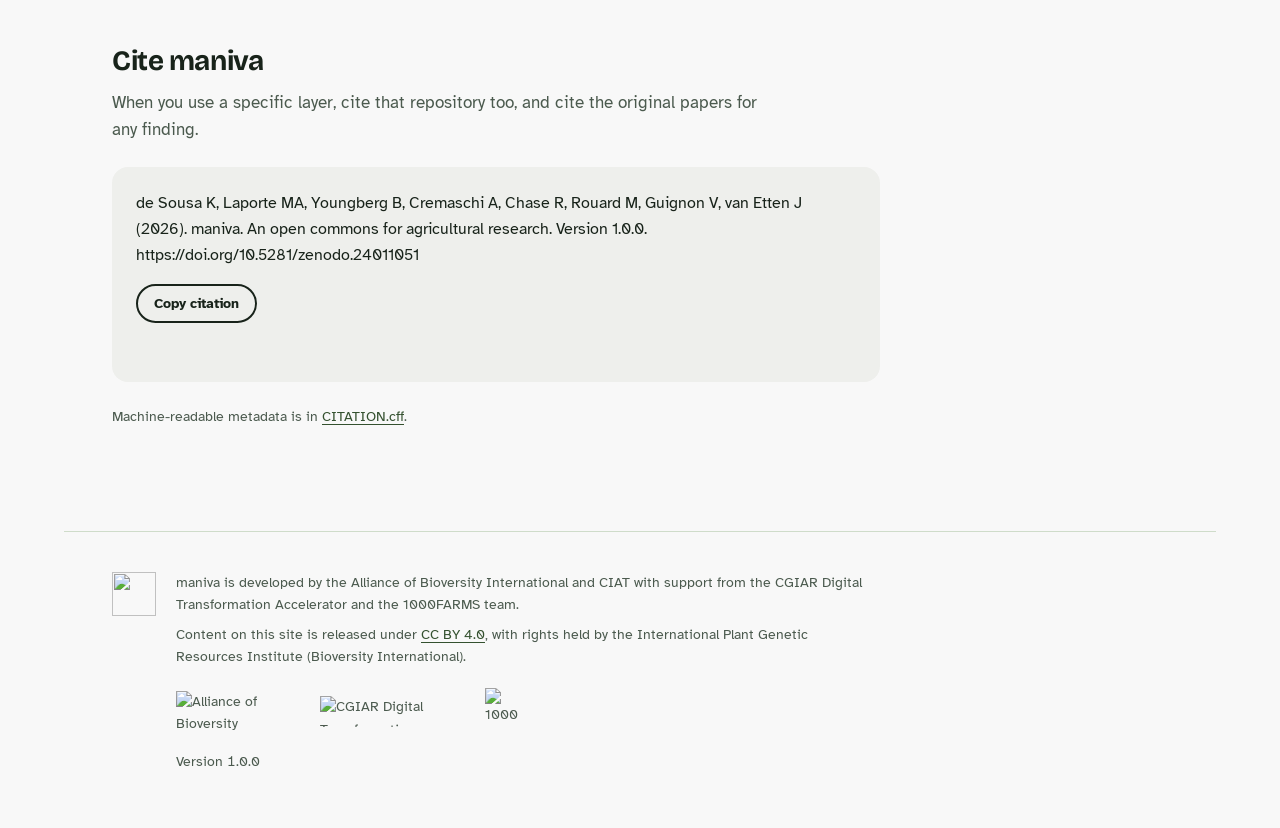
==== commit 6fcb9ddb: "Short title everywhere The title is now "maniva. An open commons for agricultural research" in the w" ====
--- a/site/index.html
+++ b/site/index.html
@@ -3,10 +3,10 @@
 <head>
 <meta charset="utf-8">
 <meta name="viewport" content="width=device-width, initial-scale=1">
-<title>maniva. An open commons of evidence, protocols, data and analysis for agricultural research</title>
-<meta name="description" content="maniva is an open commons of evidence, protocols, data and analysis for agricultural research, built so that people and AI assistants can use them together.">
+<title>maniva. An open commons for agricultural research</title>
+<meta name="description" content="maniva is an open commons for agricultural research. It links evidence, protocols, data and analysis so that people and AI assistants can use them together.">
 <meta property="og:title" content="maniva">
-<meta property="og:description" content="An open commons of evidence, protocols, data and analysis for agricultural research.">
+<meta property="og:description" content="An open commons for agricultural research.">
 <meta property="og:image" content="https://agrdatasci.github.io/maniva/share-card.png">
 <meta property="og:image:width" content="1200">
 <meta property="og:image:height" content="630">
@@ -276,7 +276,7 @@
   <h2 id="cite-title">Cite maniva</h2>
   <p>When you use a specific layer, cite that repository too, and cite the original papers for any finding.</p>
   <div class="cite-box">
-    <p id="citation" translate="no">de Sousa K, Laporte MA, Youngberg B, Cremaschi A, Chase R, Rouard M, Guignon V, van Etten J (2026). maniva. An open commons of evidence, protocols, data and analysis for agricultural research. Version <span data-version>1.0.0</span>. https://doi.org/10.5281/zenodo.24011051</p>
+    <p id="citation" translate="no">de Sousa K, Laporte MA, Youngberg B, Cremaschi A, Chase R, Rouard M, Guignon V, van Etten J (2026). maniva. An open commons for agricultural research. Version <span data-version>1.0.0</span>. https://doi.org/10.5281/zenodo.24011051</p>
     <button type="button" class="btn btn-quiet" data-copy="#citation">Copy citation</button>
     <p class="copy-status" role="status" aria-live="polite"></p>
   </div>
